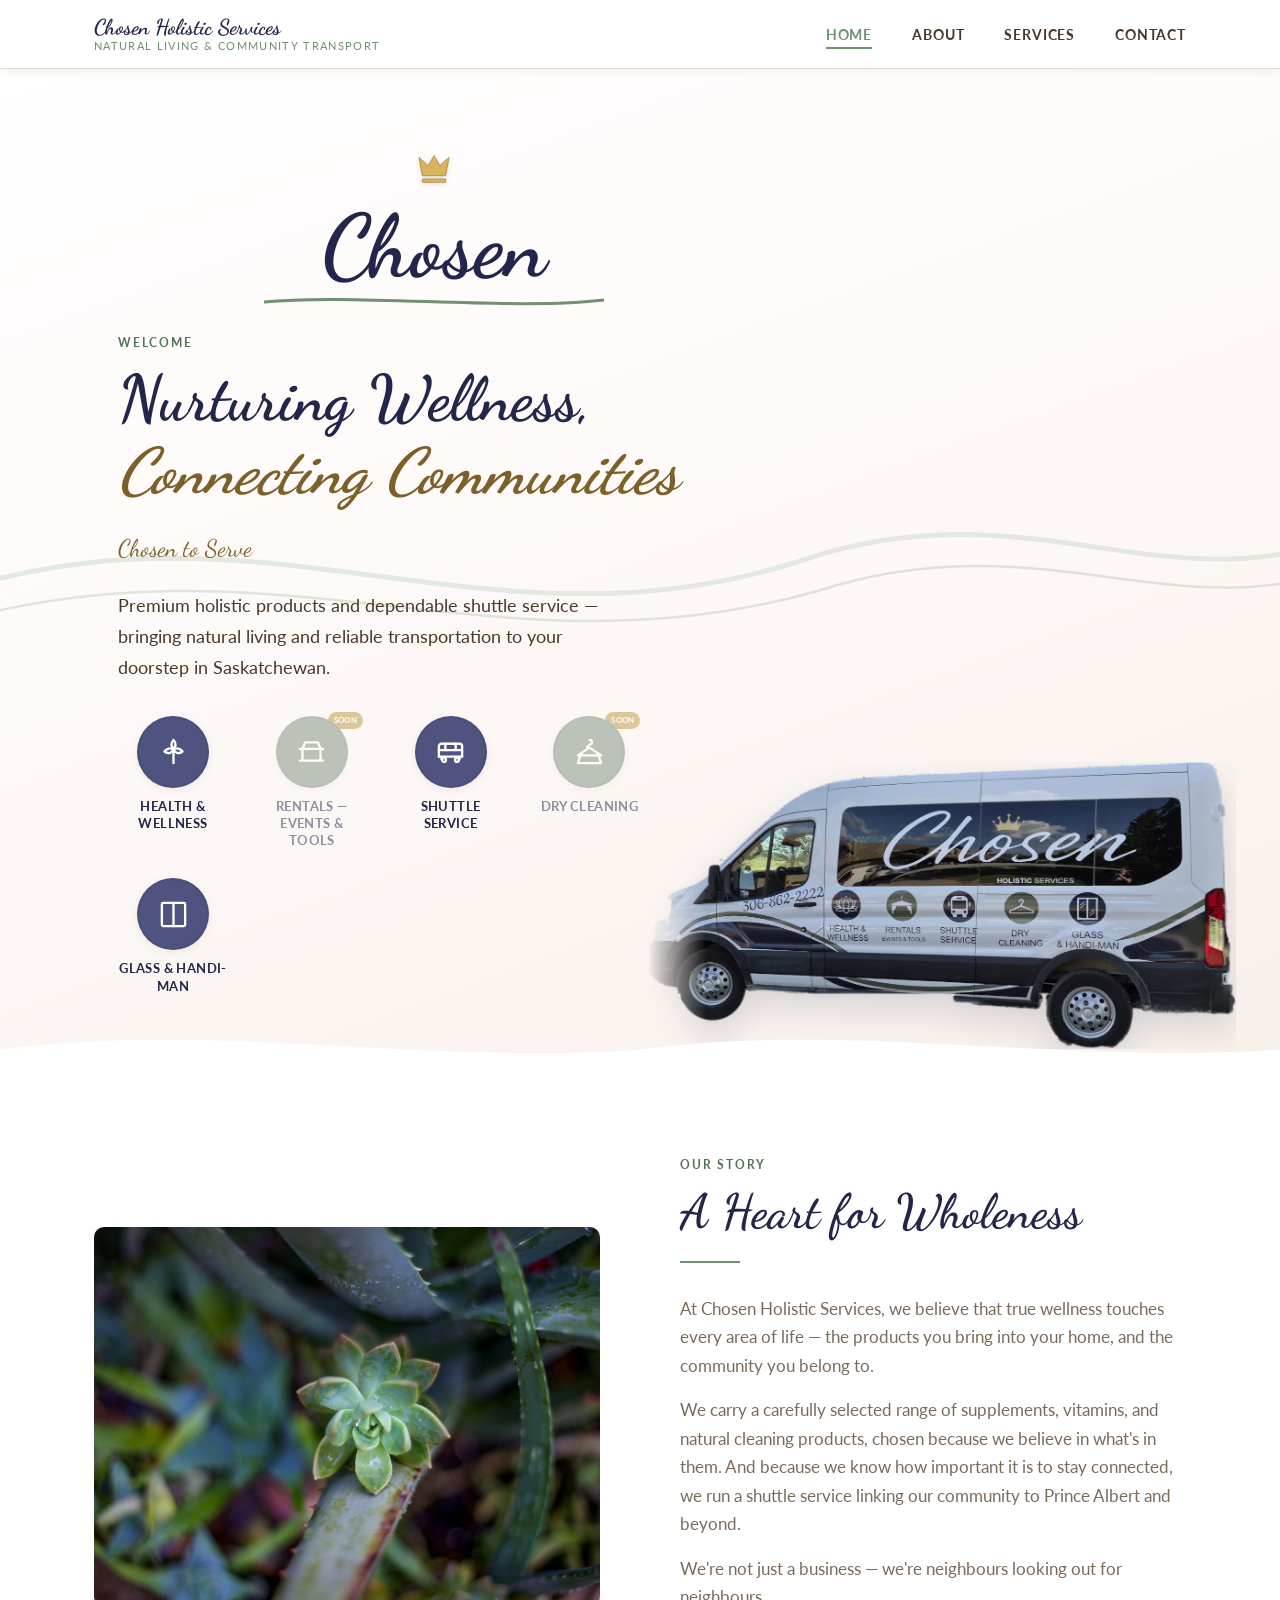
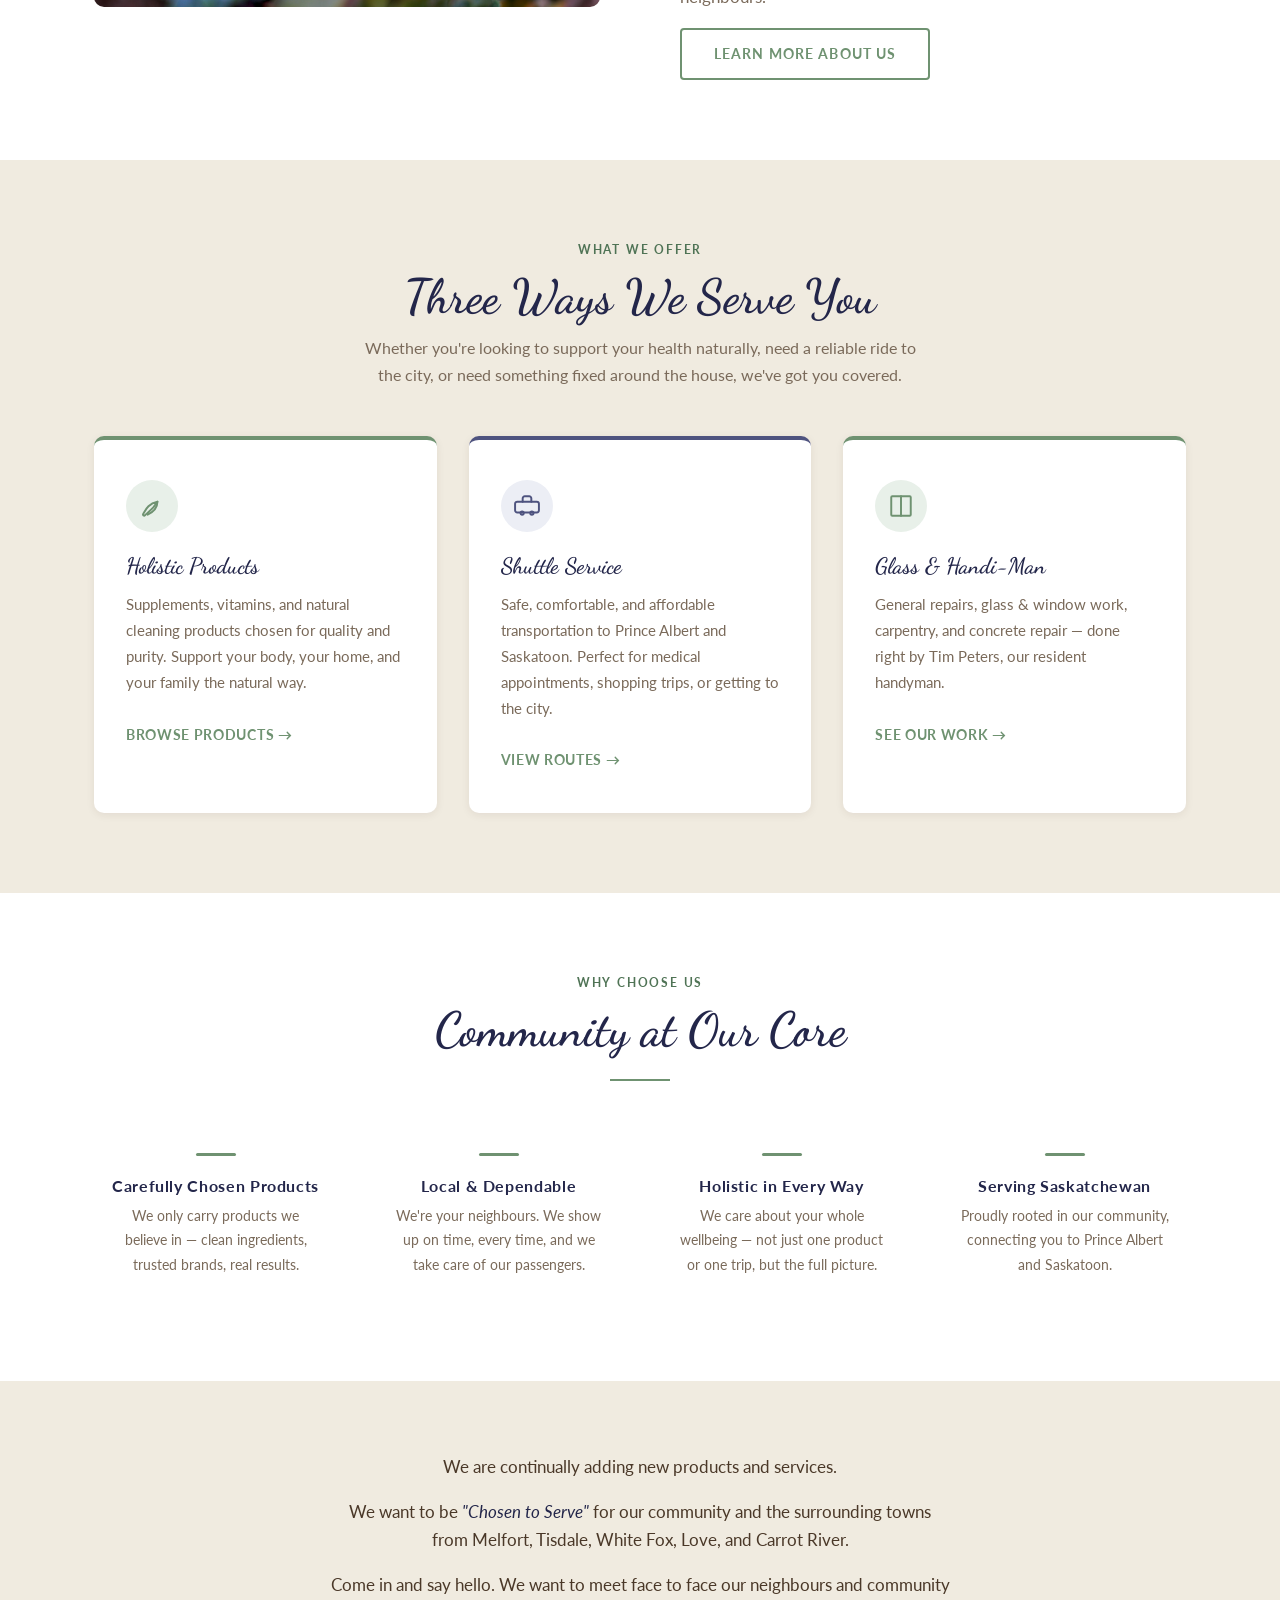
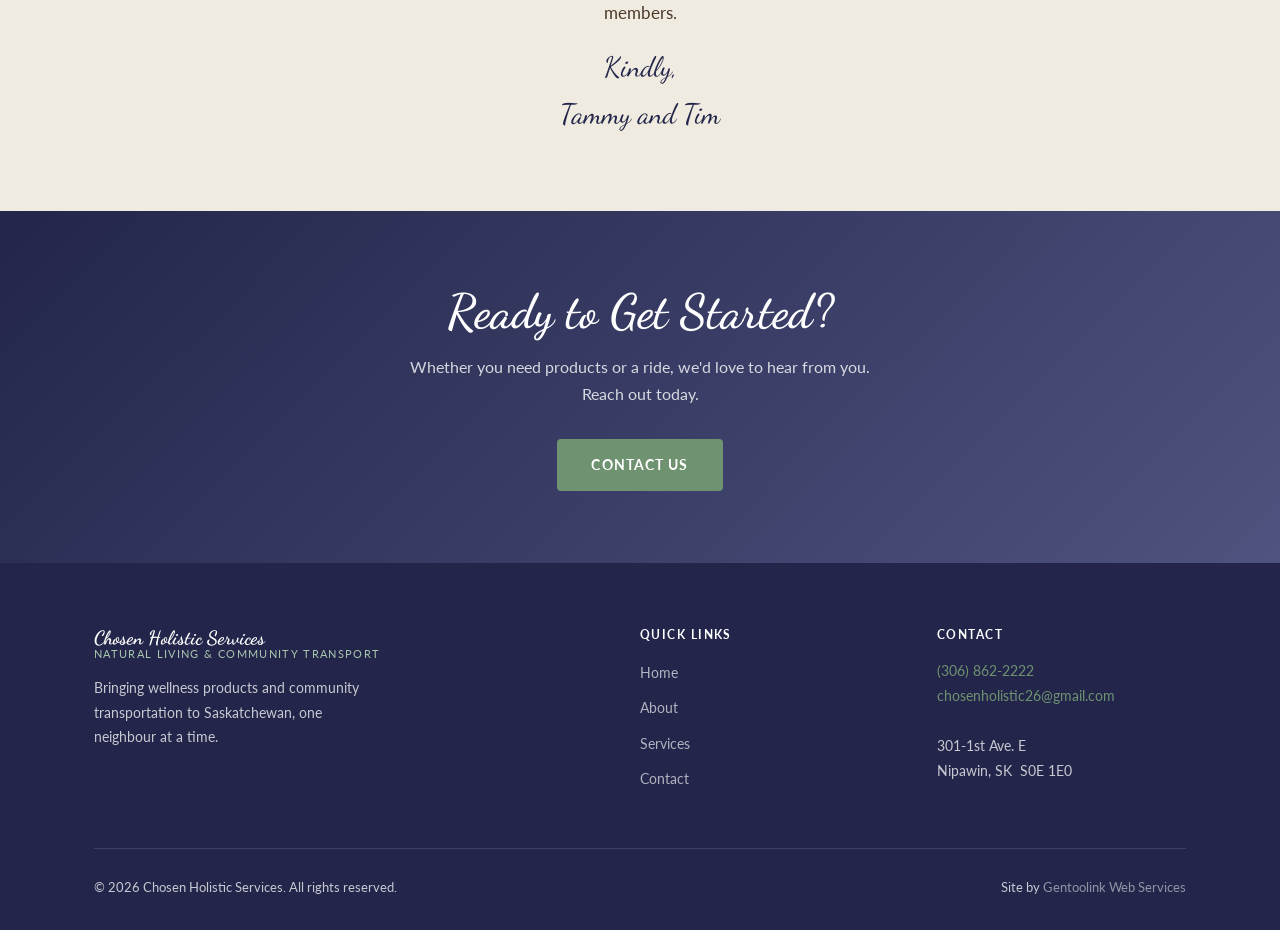
==== index.html @ 436e30b2 "Fill the empty photo slots and steady the hero van Drop real botanicals into the two placeholder slo" ====
<!DOCTYPE html>
<html lang="en">
<head>
  <meta charset="UTF-8">
  <meta name="viewport" content="width=device-width, initial-scale=1.0">
  <title>Chosen Holistic Services — Natural Products & Shuttle Service</title>
  <meta name="description" content="Chosen Holistic Services offers premium holistic products and reliable shuttle service from Nipawin, Melfort, Tisdale, White Fox, Love & Carrot River to Prince Albert and Saskatoon.">
  <link rel="stylesheet" href="css/style.css">
</head>
<body>

  <!-- ── Header ── -->
  <header class="site-header">
    <nav class="nav-inner">
      <a href="index.html" class="site-logo">
        <span class="logo-name">Chosen Holistic Services</span>
        <span class="logo-tagline">Natural Living &amp; Community Transport</span>
      </a>
      <div class="site-nav">
        <button class="nav-toggle" aria-label="Toggle menu" onclick="this.nextElementSibling.classList.toggle('open')">
          <span></span><span></span><span></span>
        </button>
        <ul>
          <li><a href="index.html" class="active">Home</a></li>
          <li><a href="about.html">About</a></li>
          <li><a href="services.html">Services</a></li>
          <li><a href="contact.html">Contact</a></li>
          <li class="nav-call">
            <a href="tel:13068622222">
              <svg viewBox="0 0 24 24" fill="none" stroke="currentColor" stroke-width="2" stroke-linecap="round" stroke-linejoin="round" aria-hidden="true"><path d="M22 16.92v3a2 2 0 0 1-2.18 2 19.79 19.79 0 0 1-8.63-3.07 19.5 19.5 0 0 1-6-6 19.79 19.79 0 0 1-3.07-8.67A2 2 0 0 1 4.11 2h3a2 2 0 0 1 2 1.72c.13.96.36 1.9.7 2.81a2 2 0 0 1-.45 2.11L8.09 9.91a16 16 0 0 0 6 6l1.27-1.27a2 2 0 0 1 2.11-.45c.9.34 1.85.57 2.81.7A2 2 0 0 1 22 16.92z"/></svg>
              Call (306) 862-2222
            </a>
          </li>
        </ul>
      </div>
    </nav>
  </header>

  <main>

    <!-- ── Hero ── -->
    <section class="hero hero-van">

      <!-- Olive swoosh accent, echoes the curved band on the van wrap -->
      <svg class="hero-swoosh" viewBox="0 0 1440 220" preserveAspectRatio="none" xmlns="http://www.w3.org/2000/svg" aria-hidden="true">
        <path d="M-50,140 C300,40 550,210 900,110 C1150,35 1300,150 1500,90"
          fill="none" stroke="var(--sage-light)" stroke-width="5" stroke-linecap="round"/>
        <path d="M-50,170 C320,80 560,230 920,140 C1160,70 1320,175 1500,120"
          fill="none" stroke="var(--sage)" stroke-width="2.5" stroke-linecap="round" opacity="0.7"/>
      </svg>

      <!-- Van photo, faded into the navy background on the right (hidden on smaller screens).
           Decorative: alt="" because the wrap's own text duplicates the hero copy. -->
      <div class="hero-van-photo-wrap" aria-hidden="true">
        <picture>
          <source type="image/webp" srcset="images/van.webp">
          <img class="hero-van-photo" src="images/van.png" alt="" width="1282" height="625" loading="eager">
        </picture>
      </div>

      <div class="hero-content">

        <!-- Crown + script wordmark lockup, echoes the van's "Chosen" logo -->
        <div class="hero-wordmark-lockup">
          <svg class="hero-crown" viewBox="0 0 24 24" xmlns="http://www.w3.org/2000/svg" aria-hidden="true">
            <path d="M5 16L3 5l5.5 5L12 4l3.5 6L21 5l-2 11H5zm0 2h14v2H5v-2z" fill="#d9b45c" stroke="#a67c27" stroke-width="0.4"/>
          </svg>
          <span class="hero-wordmark">Chosen</span>
          <svg class="hero-wordmark-underline" viewBox="0 0 340 14" preserveAspectRatio="none" xmlns="http://www.w3.org/2000/svg" aria-hidden="true">
            <path d="M0,7 C90,-2 250,16 340,5" fill="none" stroke="var(--sage)" stroke-width="3" stroke-linecap="round"/>
          </svg>
        </div>

        <span class="section-label">Welcome</span>
        <h1>Nurturing Wellness,<br><em>Connecting Communities</em></h1>
        <span class="hero-tagline">Chosen to Serve</span>
        <p>Premium holistic products and dependable shuttle service — bringing natural living and reliable transportation to your doorstep in Saskatchewan.</p>
        <!-- Circle icon submenu, echoes the van's service-icon row -->
        <div class="icon-submenu-grid">

          <a href="services.html#products" class="icon-submenu-item">
            <span class="icon-circle bg-navy">
              <svg viewBox="0 0 24 24" fill="none" stroke="#fff" stroke-width="1.8" stroke-linecap="round" stroke-linejoin="round">
                <path d="M12 3c2 2.5 2 5 0 7-2-2-2-4.5 0-7z"/>
                <path d="M12 10c3-1 5.5 0 7 2-2.5 2-5.5 2-7-2z"/>
                <path d="M12 10c-3-1-5.5 0-7 2 2.5 2 5.5 2 7-2z"/>
                <path d="M12 10v11"/>
              </svg>
            </span>
            <span class="icon-label">Health &amp; Wellness</span>
          </a>

          <a href="#rentals" class="icon-submenu-item disabled" aria-disabled="true" title="Coming soon">
            <span class="coming-soon">Soon</span>
            <span class="icon-circle bg-sage">
              <svg viewBox="0 0 24 24" fill="none" stroke="#fff" stroke-width="1.8" stroke-linecap="round" stroke-linejoin="round">
                <path d="M3 10h18"/>
                <path d="M5 10v9"/>
                <path d="M19 10v9"/>
                <path d="M3 19h18"/>
                <path d="M5 10l2-5h10l2 5"/>
              </svg>
            </span>
            <span class="icon-label">Rentals — Events &amp; Tools</span>
          </a>

          <a href="services.html#shuttle" class="icon-submenu-item">
            <span class="icon-circle bg-navy">
              <svg viewBox="0 0 24 24" fill="none" stroke="#fff" stroke-width="1.8" stroke-linecap="round" stroke-linejoin="round">
                <path d="M3 16V8a2 2 0 012-2h14a2 2 0 012 2v8"/>
                <path d="M3 16h18"/>
                <path d="M3 11h18"/>
                <path d="M8 6v5"/>
                <path d="M16 6v5"/>
                <path d="M5 16v2"/>
                <path d="M19 16v2"/>
                <circle cx="7" cy="18.5" r="1.5"/>
                <circle cx="17" cy="18.5" r="1.5"/>
              </svg>
            </span>
            <span class="icon-label">Shuttle Service</span>
          </a>

          <a href="#dry-cleaning" class="icon-submenu-item disabled" aria-disabled="true" title="Coming soon">
            <span class="coming-soon">Soon</span>
            <span class="icon-circle bg-sage">
              <svg viewBox="0 0 24 24" fill="none" stroke="#fff" stroke-width="1.8" stroke-linecap="round" stroke-linejoin="round">
                <path d="M12 3a2 2 0 012 2c0 1-1 1.5-2 2s-2 1-2 2"/>
                <path d="M12 9l-9 6h18l-9-6z"/>
                <path d="M5 15l-2 6h18l-2-6"/>
              </svg>
            </span>
            <span class="icon-label">Dry Cleaning</span>
          </a>

          <a href="services.html#handyman" class="icon-submenu-item">
            <span class="icon-circle bg-navy">
              <svg viewBox="0 0 24 24" fill="none" stroke="#fff" stroke-width="1.8" stroke-linecap="round" stroke-linejoin="round">
                <rect x="3" y="3" width="18" height="18" rx="1"/>
                <path d="M12 3v18"/>
              </svg>
            </span>
            <span class="icon-label">Glass &amp; Handi-Man</span>
          </a>

        </div>
      </div>

      <!-- Animated wave transition into next section -->
      <div class="hero-wave" aria-hidden="true">
        <svg viewBox="0 0 2880 80" xmlns="http://www.w3.org/2000/svg">
          <path fill="rgba(255,255,255,0.38)"
            d="M0,62 C240,32 480,76 720,62 C960,32 1200,76 1440,62
               C1680,32 1920,76 2160,62 C2400,32 2640,76 2880,62
               L2880,80 L0,80 Z"/>
          <path fill="white"
            d="M0,50 C240,18 480,68 720,50 C960,18 1200,68 1440,50
               C1680,18 1920,68 2160,50 C2400,18 2640,68 2880,50
               L2880,80 L0,80 Z"/>
        </svg>
      </div>

    </section>

    <!-- ── Welcome ── -->
    <section class="welcome-section">
      <div class="container">
        <div class="welcome-grid">
          <div class="welcome-image">
            <img src="images/tamara-malaniy-6BOWIPXEHHE-unsplash.jpg"
                 alt="Close-up of a dew-covered succulent growing among aloe leaves"
                 width="1920" height="1280" loading="lazy">
          </div>
          <div class="welcome-text">
            <span class="section-label">Our Story</span>
            <h2>A Heart for Wholeness</h2>
            <div class="divider divider-left"></div>
            <p>At Chosen Holistic Services, we believe that true wellness touches every area of life — the products you bring into your home, and the community you belong to.</p>
            <p>We carry a carefully selected range of supplements, vitamins, and natural cleaning products, chosen because we believe in what's in them. And because we know how important it is to stay connected, we run a shuttle service linking our community to Prince Albert and beyond.</p>
            <p>We're not just a business — we're neighbours looking out for neighbours.</p>
            <a href="about.html" class="btn btn-outline">Learn More About Us</a>
          </div>
        </div>
      </div>
    </section>

    <!-- ── Offerings ── -->
    <section class="offerings-section">
      <div class="container">
        <span class="section-label" style="text-align:center; display:block;">What We Offer</span>
        <h2>Three Ways We Serve You</h2>
        <p>Whether you're looking to support your health naturally, need a reliable ride to the city, or need something fixed around the house, we've got you covered.</p>
        <div class="card-grid">

          <div class="card">
            <div class="card-icon">
              <!-- Leaf icon -->
              <svg viewBox="0 0 24 24" fill="none" stroke="#6f9271" stroke-width="1.8" stroke-linecap="round" stroke-linejoin="round">
                <path d="M17 8C8 10 5.9 16.17 3.82 19.41a1 1 0 001.67 1.1C7.72 18.07 12.27 16 17 8z"/>
                <path d="M17 8c0 5-3 9-9 12"/>
              </svg>
            </div>
            <h3>Holistic Products</h3>
            <p>Supplements, vitamins, and natural cleaning products chosen for quality and purity. Support your body, your home, and your family the natural way.</p>
            <a href="services.html#products">Browse Products &rarr;</a>
          </div>

          <div class="card card-warm">
            <div class="card-icon">
              <!-- Van / transport icon -->
              <svg viewBox="0 0 24 24" fill="none" stroke="#4E537F" stroke-width="1.8" stroke-linecap="round" stroke-linejoin="round">
                <rect x="1" y="8" width="22" height="10" rx="2" ry="2"/>
                <path d="M16 8V5a2 2 0 00-2-2h-4a2 2 0 00-2 2v3"/>
                <circle cx="7.5" cy="18.5" r="1.5"/>
                <circle cx="16.5" cy="18.5" r="1.5"/>
              </svg>
            </div>
            <h3>Shuttle Service</h3>
            <p>Safe, comfortable, and affordable transportation to Prince Albert and Saskatoon. Perfect for medical appointments, shopping trips, or getting to the city.</p>
            <a href="services.html#shuttle">View Routes &rarr;</a>
          </div>

          <div class="card">
            <div class="card-icon">
              <!-- Glass / window icon -->
              <svg viewBox="0 0 24 24" fill="none" stroke="#6f9271" stroke-width="1.8" stroke-linecap="round" stroke-linejoin="round">
                <rect x="3" y="3" width="18" height="18" rx="1"/>
                <path d="M12 3v18"/>
              </svg>
            </div>
            <h3>Glass &amp; Handi-Man</h3>
            <p>General repairs, glass &amp; window work, carpentry, and concrete repair — done right by Tim Peters, our resident handyman.</p>
            <a href="services.html#handyman">See Our Work &rarr;</a>
          </div>

        </div>
      </div>
    </section>

    <!-- ── Why Us ── -->
    <section class="why-section">
      <div class="container">
        <span class="section-label" style="text-align:center; display:block;">Why Choose Us</span>
        <h2>Community at Our Core</h2>
        <div class="divider"></div>
        <div class="pillars-grid">
          <div class="pillar">
            <div class="pillar-line"></div>
            <h4>Carefully Chosen Products</h4>
            <p>We only carry products we believe in — clean ingredients, trusted brands, real results.</p>
          </div>
          <div class="pillar">
            <div class="pillar-line"></div>
            <h4>Local &amp; Dependable</h4>
            <p>We're your neighbours. We show up on time, every time, and we take care of our passengers.</p>
          </div>
          <div class="pillar">
            <div class="pillar-line"></div>
            <h4>Holistic in Every Way</h4>
            <p>We care about your whole wellbeing — not just one product or one trip, but the full picture.</p>
          </div>
          <div class="pillar">
            <div class="pillar-line"></div>
            <h4>Serving Saskatchewan</h4>
            <p>Proudly rooted in our community, connecting you to Prince Albert and Saskatoon.</p>
          </div>
        </div>
      </div>
    </section>

    <!-- ── Owner Note ── -->
    <section class="owner-note">
      <div class="container">
        <div class="owner-note-box">
          <p>We are continually adding new products and services.</p>
          <p>We want to be <em>"Chosen to Serve"</em> for our community and the surrounding towns from Melfort, Tisdale, White Fox, Love, and Carrot River.</p>
          <p>Come in and say hello. We want to meet face to face our neighbours and community members.</p>
          <span class="owner-note-signature">Kindly,<br>Tammy and Tim</span>
        </div>
      </div>
    </section>

    <!-- ── CTA ── -->
    <section class="cta-strip">
      <div class="container">
        <h2>Ready to Get Started?</h2>
        <p>Whether you need products or a ride, we'd love to hear from you. Reach out today.</p>
        <a href="contact.html" class="btn btn-warm">Contact Us</a>
      </div>
    </section>

  </main>

  <!-- ── Footer ── -->
  <footer class="site-footer">
    <div class="container">
      <div class="footer-inner">
        <div class="footer-brand">
          <div class="site-logo">
            <span class="logo-name">Chosen Holistic Services</span>
            <span class="logo-tagline">Natural Living &amp; Community Transport</span>
          </div>
          <p>Bringing wellness products and community transportation to Saskatchewan, one neighbour at a time.</p>
        </div>
        <div class="footer-col">
          <h4>Quick Links</h4>
          <ul>
            <li><a href="index.html">Home</a></li>
            <li><a href="about.html">About</a></li>
            <li><a href="services.html">Services</a></li>
            <li><a href="contact.html">Contact</a></li>
          </ul>
        </div>
        <div class="footer-col">
          <h4>Contact</h4>
          <address>
            <a href="tel:13068622222">(306) 862-2222</a><br>
            <a href="mailto:chosenholistic26@gmail.com">chosenholistic26@gmail.com</a><br>
            <br>
            301-1st Ave. E<br>
            Nipawin, SK &nbsp;S0E 1E0
          </address>
        </div>
      </div>
      <div class="footer-bottom">
        <span>&copy; 2026 Chosen Holistic Services. All rights reserved.</span>
        <span>Site by <a href="https://gentoolinkwebservices.com" target="_blank">Gentoolink Web Services</a></span>
      </div>
    </div>
  </footer>

</body>
</html>
---- css/style.css ----
/* ============================================================
   Chosen Holistic Services — Main Stylesheet
   Inspired by: the Chosen van wrap — navy, sage green, gold crown accents
   ============================================================ */

@import url('https://fonts.googleapis.com/css2?family=Dancing+Script:wght@400;600;700&family=Lato:wght@300;400;700&display=swap');

/* ── Variables ──────────────────────────────────────────── */
:root {
  --cream:        #faf7f2;
  --cream-mid:    #f0ebe0;
  --cream-dark:   #e5dcd0;
  --sage:         #6f9271;
  --sage-light:   #a8c5ae;
  --sage-pale:    #e8f0e9;
  --sage-dark:    #4f7355;
  --gold:         #b8973f;  /* fills only: crown, "Soon" badge. Fails AA as text on cream. */
  --gold-deep:    #7d6029;  /* gold used as TEXT on light grounds — 4.9:1 on --cream-mid */
  --gold-light:   #e0c07a;  /* gold text on navy only (footer, CTA strip) */
  --navy-dark:    #23264a;
  --navy-mid:     #4E537F;
  --navy-light:   #7A80AE;
  --text-body:    #4a3828;
  --text-muted:   #7a6a5a;
  --white:        #ffffff;
  --shadow-sm:    0 2px 8px rgba(61,43,31,0.08);
  --shadow-md:    0 6px 24px rgba(61,43,31,0.12);
  --radius:       4px;
  --radius-lg:    10px;
  --max-width:    1140px;
  --font-script:  'Dancing Script', cursive;
  --font-sans:    'Lato', 'Helvetica Neue', Arial, sans-serif;
}

/* ── Reset & Base ───────────────────────────────────────── */
*, *::before, *::after { box-sizing: border-box; margin: 0; padding: 0; }

html { font-size: 16px; scroll-behavior: smooth; }

body {
  font-family: var(--font-sans);
  font-weight: 400;
  color: var(--text-body);
  background-color: var(--cream);
  line-height: 1.7;
}

img { max-width: 100%; height: auto; display: block; }

a { color: var(--sage); text-decoration: none; transition: color 0.2s; }
a:hover { color: var(--sage-dark); }

ul { list-style: none; }

/* ── Typography ─────────────────────────────────────────── */
h1, h2, h3, h4 {
  color: var(--navy-dark);
  line-height: 1.25;
}

h1 {
  font-family: var(--font-script);
  font-size: clamp(2.6rem, 6vw, 4rem);
  font-weight: 700;
  line-height: 1.15;
}

h2 {
  font-family: var(--font-script);
  font-size: clamp(2rem, 4vw, 3rem);
  font-weight: 600;
  line-height: 1.2;
}

h3 {
  font-family: var(--font-script);
  font-size: clamp(1.2rem, 2.5vw, 1.55rem);
  font-weight: 600;
}

h4 {
  font-family: var(--font-sans);
  font-size: 1rem;
  font-weight: 700;
  letter-spacing: 0.04em;
}

p { margin-bottom: 1rem; }
p:last-child { margin-bottom: 0; }

em { font-style: italic; color: var(--gold); }

.section-label {
  font-family: var(--font-sans);
  font-size: 0.75rem;
  font-weight: 700;
  letter-spacing: 0.15em;
  text-transform: uppercase;
  color: var(--sage-dark);  /* not --sage: it fails AA (3.3:1) on the light grounds these sit on */
  display: block;
  margin-bottom: 0.5rem;
}

/* ── Layout ─────────────────────────────────────────────── */
.container {
  max-width: var(--max-width);
  margin: 0 auto;
  padding: 0 1.5rem;
}

section { padding: 5rem 0; }

.text-center { text-align: center; }

.divider {
  width: 60px;
  height: 2px;
  background: var(--sage);
  margin: 1.25rem auto 2rem;
}

.divider-left {
  margin-left: 0;
  margin-right: auto;
}

/* ── Buttons ────────────────────────────────────────────── */
.btn {
  display: inline-block;
  padding: 0.75rem 2rem;
  font-family: var(--font-sans);
  font-size: 0.875rem;
  font-weight: 700;
  letter-spacing: 0.08em;
  text-transform: uppercase;
  border-radius: var(--radius);
  transition: all 0.25s ease;
  cursor: pointer;
  border: 2px solid transparent;
}

.btn-primary {
  background: var(--sage);
  color: var(--white);
  border-color: var(--sage);
}
.btn-primary:hover {
  background: var(--navy-dark);
  border-color: var(--navy-dark);
  color: var(--white);
}

.btn-outline {
  background: transparent;
  color: var(--sage);
  border-color: var(--sage);
}
.btn-outline:hover {
  background: var(--sage);
  color: var(--white);
}

.btn-warm {
  background: var(--sage);
  color: var(--white);
  border-color: var(--sage);
}
.btn-warm:hover {
  background: var(--navy-dark);
  border-color: var(--navy-dark);
  color: var(--white);
}

/* ── Header & Navigation ────────────────────────────────── */
.site-header {
  position: sticky;
  top: 0;
  z-index: 100;
  background: var(--white);
  border-bottom: 1px solid var(--cream-dark);
  box-shadow: var(--shadow-sm);
}

.nav-inner {
  display: flex;
  align-items: center;
  justify-content: space-between;
  padding: 1rem 1.5rem;
  max-width: var(--max-width);
  margin: 0 auto;
}

.site-logo {
  display: flex;
  flex-direction: column;
  line-height: 1.1;
}

.logo-name {
  font-family: var(--font-script);
  font-size: 1.35rem;
  font-weight: 700;
  color: var(--navy-dark);
}

.logo-tagline {
  font-size: 0.7rem;
  letter-spacing: 0.12em;
  text-transform: uppercase;
  color: var(--sage);
  font-weight: 400;
}

.site-nav ul {
  display: flex;
  gap: 2.5rem;
  align-items: center;
}

.site-nav a {
  font-family: var(--font-sans);
  font-size: 0.875rem;
  font-weight: 700;
  letter-spacing: 0.06em;
  text-transform: uppercase;
  color: var(--text-body);
  padding-bottom: 0.2rem;
  border-bottom: 2px solid transparent;
  transition: all 0.2s;
}

.site-nav a:hover,
.site-nav a.active {
  color: var(--sage);
  border-bottom-color: var(--sage);
}

/* Hamburger (mobile) */
.nav-toggle {
  display: none;
  flex-direction: column;
  gap: 5px;
  cursor: pointer;
  padding: 4px;
}

/* Call button lives in the nav list but only appears in the mobile menu */
.nav-call { display: none; }
.nav-toggle span {
  display: block;
  width: 24px;
  height: 2px;
  background: var(--navy-dark);
  transition: all 0.3s;
}

/* ── Page Hero Banner (interior pages) ──────────────────────
   Matches the light .hero-van ground so all four page tops read the same. */
.page-hero {
  background: linear-gradient(160deg, #ffffff 0%, #fdf7f5 60%, #f7efe9 100%);
  padding: 5rem 1.5rem;
  text-align: center;
  border-bottom: 1px solid var(--cream-dark);
}

.page-hero h1 { color: var(--navy-dark); margin-bottom: 0.75rem; }
.page-hero p  { color: var(--text-body); font-size: 1.1rem; max-width: 560px; margin: 0 auto; }

/* ── Home Hero ──────────────────────────────────────────── */
.hero {
  position: relative;
  min-height: 88vh;
  display: flex;
  align-items: center;
  overflow: hidden;
  background:
    linear-gradient(to bottom right,
      rgba(111,146,113,0.82) 0%,
      rgba(168,197,174,0.60) 50%,
      rgba(35,38,74,0.75) 100%),
    url('../images/hero-bg.jpg') center/cover no-repeat;
  background-color: var(--sage);
}

.hero-content {
  position: relative;
  z-index: 2;
  max-width: 680px;
  padding: 0 1.5rem;
  margin-left: max(1.5rem, calc((100vw - var(--max-width)) / 2 + 1.5rem));
}


.hero-content h1 {
  color: var(--navy-dark);
  margin-bottom: 1.25rem;
  font-size: clamp(2.4rem, 6vw, 4rem);
}

.hero-content h1 em { color: var(--gold-deep); }

.hero-tagline {
  display: block;
  font-family: var(--font-script);
  font-size: 1.5rem;
  color: var(--gold-deep);
  margin-bottom: 1.25rem;
}

.hero-content p {
  color: var(--text-body);
  font-size: 1.15rem;
  max-width: 520px;
  margin-bottom: 2rem;
}

.hero-buttons { display: flex; gap: 1rem; flex-wrap: wrap; }

/* ── Home Hero — van-wrap treatment ─────────────────────────
   Light "clean look" ground (client reference: willowcottagequiltco.com).
   Navy survives as an accent — icon circles, buttons, CTA strip, footer —
   rather than as a slab behind the headline. */
.hero-van {
  background: linear-gradient(160deg, #ffffff 0%, #fdf7f5 60%, #f7efe9 100%);
  background-color: var(--white);
}

.hero-swoosh {
  position: absolute;
  left: 0;
  right: 0;
  top: 38%;
  width: 100%;
  height: 220px;
  pointer-events: none;
  z-index: 1;
  opacity: 0.30;   /* sage strokes read much harder on white than on navy */
}

.hero-wordmark-lockup {
  display: flex;
  flex-direction: column;
  align-items: center;
  margin-bottom: 1.5rem;
}

.hero-crown {
  display: block;
  width: 40px;
  height: auto;
  margin: 0 0 0.85rem;
  filter: drop-shadow(0 1px 2px rgba(35,38,74,0.18));
}

.hero-wordmark {
  font-family: var(--font-script);
  font-weight: 700;
  font-size: clamp(3rem, 9vw, 5.5rem);
  line-height: 1;
  color: var(--navy-dark);
  margin: 0;
}

.hero-wordmark-underline {
  width: 100%;
  max-width: 340px;
  height: 14px;
  margin-top: 0.3rem;
}

/* Van photo (background-removed cutout of the real wrapped van), shown as a real
   photograph rather than the ghost it had to be on navy. The van is mostly white,
   so on a light ground it can't be faded — at low opacity it dissolves into a
   floating navy skirt. Full opacity + a soft shadow instead. Its own white
   "Chosen" script now reads as vehicle signage rather than a second page logo,
   so it no longer fights .hero-wordmark-lockup. Wheels tuck behind .hero-wave. */
.hero-van-photo-wrap {
  position: absolute;
  /* Anchored to a 1400px band, not the viewport edge. A % or fixed offset here
     would keep chasing the right edge while .hero-content stays centred, so the
     van drifts away from the copy on wide screens. Below ~1488px this resolves
     to the 44px that was tuned on a laptop. */
  right: max(44px, calc((100vw - 1400px) / 2));
  bottom: 26px;                     /* sinks the wheels into the wave crest */
  width: clamp(420px, 46vw, 700px);
  z-index: 1;
  line-height: 0;
  pointer-events: none;
}

.hero-van-photo {
  display: block;
  width: 100%;
  height: auto;
  filter: saturate(0.9) drop-shadow(0 14px 18px rgba(35,38,74,0.16));
  /* Only the outer 10% of the nose softens. The van faces left, into the copy,
     so this fade runs to the left — do not flip it without flipping the photo. */
  -webkit-mask-image: linear-gradient(to left, #000 90%, transparent 100%);
  mask-image: linear-gradient(to left, #000 90%, transparent 100%);
}

/* Tablet / small laptop: van still sits beside the copy, but at 46vw it would
   land on top of it. Shrink the van and cap the text column so they clear. */
@media (min-width: 768px) and (max-width: 1150px) {
  .hero-van-photo-wrap {
    width: clamp(300px, 38vw, 430px);
    right: 1.5rem;
    bottom: 20px;
  }
  .hero-content { max-width: 58%; }
}

/* Phones: no room for a two-column hero, and the van is a wide landscape shot. */
@media (max-width: 767px) {
  .hero-van-photo-wrap { display: none; }
}

/* Circle icon submenu — replaces the hero CTA buttons, echoes the van's icon row */
.icon-submenu-grid {
  display: flex;
  flex-wrap: wrap;
  gap: 1.8rem 1.8rem;
  margin-top: 0.5rem;
}

.icon-submenu-item {
  display: flex;
  flex-direction: column;
  align-items: center;
  text-align: center;
  text-decoration: none;
  width: 110px;
  position: relative;
}

.icon-circle {
  width: 72px;
  height: 72px;
  border-radius: 50%;
  display: flex;
  align-items: center;
  justify-content: center;
  margin-bottom: 0.65rem;
  transition: transform 0.2s ease, box-shadow 0.2s ease;
  box-shadow: var(--shadow-sm);
  border: 2px solid rgba(35,38,74,0.10);
}

.icon-submenu-item:not(.disabled):hover .icon-circle {
  transform: translateY(-4px);
  box-shadow: var(--shadow-md);
}

.icon-circle.bg-navy { background: var(--navy-mid); }
.icon-circle.bg-sage { background: var(--sage); }

.icon-circle svg { width: 31px; height: 31px; }

.icon-label {
  font-family: var(--font-sans);
  font-size: 0.82rem;
  font-weight: 700;
  letter-spacing: 0.03em;
  text-transform: uppercase;
  color: var(--navy-dark);
  line-height: 1.3;
}

.icon-submenu-item.disabled {
  cursor: default;
  opacity: 0.5;
}

.icon-submenu-item.disabled .icon-circle {
  filter: grayscale(40%);
}

.coming-soon {
  position: absolute;
  top: -4px;
  right: 4px;
  background: var(--gold);
  color: #fff;
  font-size: 0.5rem;
  font-weight: 700;
  letter-spacing: 0.03em;
  text-transform: uppercase;
  padding: 2px 6px;
  border-radius: 999px;
  white-space: nowrap;
}

/* ── Welcome Section ────────────────────────────────────── */
.welcome-section {
  background: var(--white);
  padding: 5rem 0;
}

.welcome-grid {
  display: grid;
  grid-template-columns: 1fr 1fr;
  gap: 5rem;
  align-items: center;
}

.welcome-image {
  background: var(--cream-mid);
  border-radius: var(--radius-lg);
  aspect-ratio: 4/3;
  display: flex;
  align-items: center;
  justify-content: center;
  overflow: hidden;
  position: relative;
}

.welcome-image img {
  width: 100%;
  height: 100%;
  object-fit: cover;
  display: block;
}

.welcome-image .placeholder-art {
  width: 100%;
  height: 100%;
  background: linear-gradient(135deg, var(--sage-pale) 0%, var(--cream-dark) 50%, var(--navy-light) 100%);
  display: flex;
  align-items: center;
  justify-content: center;
}

.welcome-image .placeholder-art span {
  font-family: var(--font-sans);
  font-size: 0.9rem;
  color: var(--text-muted);
  text-align: center;
  padding: 1rem;
  font-style: italic;
}

.welcome-text h2 { margin-bottom: 0.5rem; }
.welcome-text p { color: var(--text-muted); font-size: 1.05rem; }

/* ── Offerings Cards ────────────────────────────────────── */
.offerings-section {
  background: var(--cream-mid);
}

.offerings-section h2,
.offerings-section > .container > p {
  text-align: center;
}

.offerings-section > .container > p {
  color: var(--text-muted);
  max-width: 560px;
  margin: 0.5rem auto 0;
}

.card-grid {
  display: grid;
  grid-template-columns: repeat(auto-fit, minmax(300px, 1fr));
  gap: 2rem;
  margin-top: 3rem;
}

.card {
  background: var(--white);
  border-radius: var(--radius-lg);
  padding: 2.5rem 2rem;
  box-shadow: var(--shadow-sm);
  transition: transform 0.25s ease, box-shadow 0.25s ease;
  border-top: 4px solid var(--sage);
}

.card:hover {
  transform: translateY(-4px);
  box-shadow: var(--shadow-md);
}

.card.card-warm { border-top-color: var(--navy-mid); }

.card-icon {
  width: 52px;
  height: 52px;
  border-radius: 50%;
  background: var(--sage-pale);
  margin-bottom: 1.25rem;
  display: flex;
  align-items: center;
  justify-content: center;
}

.card.card-warm .card-icon { background: #eceef5; }

.card-icon svg { width: 26px; height: 26px; }

.card h3 { margin-bottom: 0.75rem; font-size: 1.4rem; }

.card p { color: var(--text-muted); margin-bottom: 1.5rem; font-size: 0.95rem; }

.card a { font-size: 0.85rem; font-weight: 700; letter-spacing: 0.05em; text-transform: uppercase; }
.card a:hover { color: var(--sage-dark); }

/* ── Why Us Section ─────────────────────────────────────── */
.why-section { background: var(--white); }
.why-section h2 { text-align: center; }

.pillars-grid {
  display: grid;
  grid-template-columns: repeat(auto-fit, minmax(200px, 1fr));
  gap: 2.5rem;
  margin-top: 3rem;
}

.pillar {
  text-align: center;
  padding: 1.5rem 1rem;
}

.pillar-line {
  width: 40px;
  height: 3px;
  background: var(--sage);
  margin: 0 auto 1.25rem;
  border-radius: 2px;
}

.pillar h4 { margin-bottom: 0.5rem; }
.pillar p  { font-size: 0.9rem; color: var(--text-muted); }

/* ── CTA Strip ──────────────────────────────────────────── */
.cta-strip {
  background: linear-gradient(135deg, var(--navy-dark) 0%, var(--navy-mid) 100%);
  padding: 4.5rem 0;
  text-align: center;
}

.cta-strip h2  { color: var(--white); margin-bottom: 0.75rem; }
.cta-strip p   { color: rgba(255,255,255,0.8); max-width: 480px; margin: 0 auto 2rem; }

.owner-note { background: var(--cream-mid); padding: 4.5rem 0; }

.owner-note-box {
  max-width: 620px;
  margin: 0 auto;
  text-align: center;
}

.owner-note-box p { color: var(--text-body); font-size: 1.05rem; }
.owner-note-box p em { color: var(--navy-dark); font-style: italic; }

.owner-note-signature {
  display: block;
  font-family: var(--font-script);
  font-size: 1.75rem;
  color: var(--navy-dark);
  margin-top: 1rem;
}

/* ── About Page ─────────────────────────────────────────── */
.about-story { background: var(--white); }

.about-grid {
  display: grid;
  grid-template-columns: 1fr 1fr;
  gap: 5rem;
  align-items: start;
}

.about-image {
  background: var(--cream-mid);
  border-radius: var(--radius-lg);
  aspect-ratio: 3/4;
  overflow: hidden;
}

.about-image img {
  width: 100%;
  height: 100%;
  object-fit: cover;
  display: block;
}

.about-text h2 { margin-bottom: 0.5rem; }
.about-text p  { color: var(--text-muted); font-size: 1.02rem; }

.about-values { background: var(--cream-mid); }
.about-values h2 { text-align: center; }

.values-grid {
  display: grid;
  grid-template-columns: repeat(auto-fit, minmax(220px, 1fr));
  gap: 2rem;
  margin-top: 3rem;
}

.value-card {
  background: var(--white);
  border-radius: var(--radius-lg);
  padding: 2rem 1.5rem;
  box-shadow: var(--shadow-sm);
}

.value-card h4 {
  color: var(--sage);
  font-family: var(--font-sans);
  margin-bottom: 0.5rem;
  font-size: 1.2rem;
}

.value-card p { font-size: 0.92rem; color: var(--text-muted); }

/* ── Services Page ──────────────────────────────────────── */
.services-intro { background: var(--white); padding: 4rem 0 2rem; }
.services-intro .container { text-align: center; }
.services-intro p { max-width: 580px; margin: 0 auto; color: var(--text-muted); }

.products-section { background: var(--cream-mid); }
.products-section h2 { margin-bottom: 0.25rem; }
.products-section > .container > p { color: var(--text-muted); margin-bottom: 3rem; }

.product-grid {
  display: grid;
  grid-template-columns: repeat(auto-fit, minmax(260px, 1fr));
  gap: 1.75rem;
}

.product-card {
  background: var(--white);
  border-radius: var(--radius-lg);
  padding: 2rem 1.75rem;
  box-shadow: var(--shadow-sm);
  border-left: 4px solid var(--sage);
  transition: transform 0.2s, box-shadow 0.2s;
}

.product-card:hover {
  transform: translateY(-3px);
  box-shadow: var(--shadow-md);
}

.product-card h3 { font-size: 1.25rem; margin-bottom: 0.5rem; }
.product-card p  { font-size: 0.9rem; color: var(--text-muted); }

.shuttle-section { background: var(--white); }

/* Vehicle showcase panel — the transparent van cutout on a soft sage panel */
.shuttle-vehicle {
  margin: 0 0 3.5rem;
  padding: 2rem 2rem 1.25rem;
  background: linear-gradient(160deg, var(--sage-pale) 0%, var(--cream) 100%);
  border: 1px solid var(--sage-light);
  border-radius: var(--radius-lg);
  text-align: center;
}
.shuttle-vehicle img {
  display: block;
  width: 100%;
  max-width: 680px;
  height: auto;
  margin: 0 auto;
  filter: drop-shadow(0 14px 18px rgba(35,38,74,0.16));
}
.shuttle-vehicle figcaption {
  margin-top: 1rem;
  font-size: 0.85rem;
  font-style: italic;
  color: var(--text-muted);
}

.shuttle-layout {
  display: grid;
  grid-template-columns: 1fr 1fr;
  gap: 4rem;
  align-items: start;
}

.shuttle-info h2 { margin-bottom: 0.5rem; }
.shuttle-info p  { color: var(--text-muted); margin-bottom: 1.5rem; }

.route-list { margin: 1.5rem 0 2rem; }

.route-item {
  display: flex;
  align-items: flex-start;
  gap: 0.75rem;
  padding: 1rem 0;
  border-bottom: 1px solid var(--cream-dark);
}

.route-item:first-child { border-top: 1px solid var(--cream-dark); }

.route-dot {
  width: 10px;
  height: 10px;
  border-radius: 50%;
  background: var(--sage);
  margin-top: 0.4rem;
  flex-shrink: 0;
}

.route-item strong { display: block; color: var(--navy-dark); font-size: 0.95rem; margin-bottom: 0.2rem; }
.route-item span   { font-size: 0.875rem; color: var(--text-muted); }

.shuttle-highlight {
  background: var(--sage-pale);
  border-radius: var(--radius-lg);
  padding: 2.5rem 2rem;
  border: 1px solid var(--sage-light);
}

.shuttle-highlight h3 { color: var(--sage); margin-bottom: 1rem; }
.shuttle-highlight p  { font-size: 0.95rem; color: var(--text-muted); }
.shuttle-highlight ul { margin: 1rem 0; }
.shuttle-highlight li {
  font-size: 0.9rem;
  color: var(--text-body);
  padding: 0.35rem 0;
  padding-left: 1.25rem;
  position: relative;
}
.shuttle-highlight li::before {
  content: '';
  position: absolute;
  left: 0;
  top: 0.75rem;
  width: 6px;
  height: 6px;
  border-radius: 50%;
  background: var(--sage);
}

/* ── Glass & Handi-Man ──────────────────────────────────── */
.handyman-section { background: var(--white); }

.handyman-layout {
  display: grid;
  grid-template-columns: 1fr 1fr;
  gap: 4rem;
  align-items: start;
}

.handyman-info h2 { margin-bottom: 0.5rem; }
.handyman-info p  { color: var(--text-muted); margin-bottom: 1.5rem; }

/* Service cards pulled out of the two-column layout to span the full width.
   Tighter min than the base .product-grid so all four fit on one row on
   desktop (they're short cards), still wrapping on tablet/mobile. */
.handyman-services {
  margin-top: 3rem;
  grid-template-columns: repeat(auto-fit, minmax(220px, 1fr));
}
.handyman-cta { margin: 2rem 0 3.5rem; }

.handyman-highlight {
  background: var(--cream-mid);
  border-radius: var(--radius-lg);
  padding: 2.5rem 2rem;
  border-top: 4px solid var(--navy-mid);
}

.handyman-highlight h3 { color: var(--navy-dark); margin-bottom: 0; }
.handyman-highlight p  { font-size: 0.95rem; color: var(--text-muted); }

.handyman-highlight-header {
  display: flex;
  align-items: center;
  gap: 1rem;
  margin-bottom: 1.25rem;
}

.handyman-highlight-header img {
  width: 104px;
  height: 104px;
  border-radius: 50%;
  object-fit: cover;
  object-position: center;
  box-shadow: var(--shadow-sm);
  border: 2px solid var(--white);
}

.handyman-gallery {
  display: grid;
  grid-template-columns: repeat(auto-fit, minmax(240px, 1fr));
  gap: 1.5rem;
  margin-top: 3.5rem;
}

.gallery-item {
  border-radius: var(--radius-lg);
  overflow: hidden;
  box-shadow: var(--shadow-sm);
  background: var(--cream-mid);
  transition: transform 0.25s ease, box-shadow 0.25s ease;
}

.gallery-item:hover {
  transform: translateY(-4px);
  box-shadow: var(--shadow-md);
}

.gallery-item img {
  width: 100%;
  aspect-ratio: 4/3;
  object-fit: cover;
  display: block;
}

.gallery-item span {
  display: block;
  padding: 0.85rem 1rem;
  font-size: 0.85rem;
  font-weight: 700;
  letter-spacing: 0.02em;
  color: var(--navy-dark);
}

/* ── Contact Page ───────────────────────────────────────── */
.contact-section { background: var(--white); }

.contact-layout {
  display: grid;
  grid-template-columns: 1fr 1fr;
  gap: 5rem;
  align-items: start;
}

.contact-info h2 { margin-bottom: 0.5rem; }
.contact-info p  { color: var(--text-muted); margin-bottom: 2rem; }

.info-item {
  display: flex;
  gap: 1rem;
  margin-bottom: 1.75rem;
  align-items: flex-start;
}

.info-icon {
  width: 42px;
  height: 42px;
  background: var(--sage-pale);
  border-radius: 50%;
  flex-shrink: 0;
  display: flex;
  align-items: center;
  justify-content: center;
}

.info-icon svg { width: 20px; height: 20px; }

.info-text strong { display: block; color: var(--navy-dark); font-size: 0.9rem; margin-bottom: 0.15rem; }
.info-text span   { font-size: 0.9rem; color: var(--text-muted); }

.service-area-note {
  background: var(--cream-mid);
  border-radius: var(--radius);
  padding: 1rem 1.25rem;
  font-size: 0.875rem;
  color: var(--text-muted);
  border-left: 3px solid var(--sage);
  margin-top: 2rem;
}

/* Contact Form */
.contact-form-wrap {
  background: var(--cream);
  border-radius: var(--radius-lg);
  padding: 2.5rem 2rem;
  box-shadow: var(--shadow-sm);
}

.contact-form-wrap h3 { margin-bottom: 1.5rem; font-size: 1.35rem; }

.form-group { margin-bottom: 1.25rem; }

.form-group label {
  display: block;
  font-size: 0.8rem;
  font-weight: 700;
  letter-spacing: 0.06em;
  text-transform: uppercase;
  color: var(--navy-mid);
  margin-bottom: 0.4rem;
}

.form-group input,
.form-group select,
.form-group textarea {
  width: 100%;
  padding: 0.7rem 1rem;
  border: 1.5px solid var(--cream-dark);
  border-radius: var(--radius);
  font-family: var(--font-sans);
  font-size: 0.95rem;
  color: var(--text-body);
  background: var(--white);
  transition: border-color 0.2s;
  outline: none;
}

.form-group input:focus,
.form-group select:focus,
.form-group textarea:focus {
  border-color: var(--sage);
}

.form-group textarea { min-height: 120px; resize: vertical; }

.form-row {
  display: grid;
  grid-template-columns: 1fr 1fr;
  gap: 1rem;
}

/* ── Footer ─────────────────────────────────────────────── */
.site-footer {
  background: var(--navy-dark);
  color: rgba(255,255,255,0.75);
  padding: 4rem 0 2rem;
}

.footer-inner {
  display: grid;
  grid-template-columns: 2fr 1fr 1fr;
  gap: 3rem;
  padding-bottom: 3rem;
  border-bottom: 1px solid rgba(255,255,255,0.12);
}

.footer-brand .logo-name  { color: var(--white); font-size: 1.2rem; }
.footer-brand .logo-tagline { color: var(--sage-light); }
.footer-brand p { font-size: 0.9rem; margin-top: 1rem; max-width: 280px; }

.footer-col h4 {
  color: var(--white);
  font-family: var(--font-sans);
  font-size: 0.75rem;
  font-weight: 700;
  letter-spacing: 0.12em;
  text-transform: uppercase;
  margin-bottom: 1rem;
}

.footer-col ul li { margin-bottom: 0.5rem; }
.footer-col ul a {
  font-size: 0.9rem;
  color: rgba(255,255,255,0.65);
  transition: color 0.2s;
}
.footer-col ul a:hover { color: var(--sage-light); }

.footer-col address {
  font-style: normal;
  font-size: 0.875rem;
  line-height: 1.8;
}

.footer-bottom {
  padding-top: 1.75rem;
  display: flex;
  justify-content: space-between;
  align-items: center;
  font-size: 0.8rem;
}

.footer-bottom a { color: rgba(255,255,255,0.5); }
.footer-bottom a:hover { color: var(--sage-light); }

/* ── Animated SVG ───────────────────────────────────────── */
@keyframes wave-flow {
  0%   { transform: translateX(0); }
  100% { transform: translateX(-50%); }
}

@keyframes float-gentle {
  0%, 100% { transform: translateY(0px) rotate(0deg); }
  35%       { transform: translateY(-18px) rotate(3deg); }
  70%       { transform: translateY(-8px) rotate(-2deg); }
}

@keyframes petal-sway {
  0%, 100% { transform: rotate(0deg) scale(1); }
  50%       { transform: rotate(4deg) scale(1.03); }
}

.hero-wave {
  position: absolute;
  bottom: -2px;
  left: 0;
  right: 0;
  overflow: hidden;
  line-height: 0;
  pointer-events: none;
  z-index: 3;              /* paints over .hero-van-photo-wrap, hiding the wheels */
}

.hero-wave svg {
  display: block;
  width: 200%;
  animation: wave-flow 16s linear infinite;
}

.hero-botanical {
  position: absolute;
  top: 5%;
  right: 3%;
  width: min(260px, 28vw);
  pointer-events: none;
  animation: float-gentle 10s ease-in-out infinite;
  transform-origin: center bottom;
}

/* ── Responsive ─────────────────────────────────────────── */
@media (max-width: 900px) {
  .welcome-grid,
  .about-grid,
  .shuttle-layout,
  .handyman-layout,
  .contact-layout { grid-template-columns: 1fr; gap: 2.5rem; }

  .footer-inner { grid-template-columns: 1fr 1fr; }
  .footer-brand { grid-column: 1 / -1; }

  .hero-content { margin-left: 1.5rem; }
}

@media (max-width: 640px) {
  section { padding: 3.5rem 0; }

  .site-nav ul { display: none; flex-direction: column; gap: 0; }
  .site-nav ul.open {
    display: flex;
    position: absolute;
    top: 100%;
    left: 0;
    right: 0;
    background: linear-gradient(160deg, var(--navy-dark) 0%, var(--navy-mid) 100%);
    border-top: 3px solid var(--sage);
    padding: 0.5rem 0;
    box-shadow: var(--shadow-md);
  }
  .site-nav ul.open li { border-bottom: 1px solid rgba(255,255,255,0.14); }
  .site-nav ul.open li:last-child { border-bottom: none; }
  .site-nav ul.open a {
    display: block;
    padding: 0.85rem 1.5rem;
    color: rgba(255,255,255,0.88);
    border-bottom: none;
    border-left: 3px solid transparent;
  }
  .site-nav ul.open a:hover,
  .site-nav ul.open a.active {
    color: var(--white);
    background: rgba(255,255,255,0.08);
    border-left-color: var(--sage);
  }
  .nav-toggle { display: flex; }
  .nav-toggle:hover span { background: var(--sage); }

  /* Call button — only visible inside the open mobile menu */
  .site-nav ul.open .nav-call { display: block; border-bottom: none; }
  .site-nav ul.open .nav-call a {
    display: flex;
    align-items: center;
    justify-content: center;
    gap: 0.5rem;
    margin: 0.65rem 1.25rem 0.35rem;
    padding: 0.85rem 1rem;
    background: var(--sage);
    color: var(--white);
    border-radius: var(--radius);
    border-left: none;
  }
  .site-nav ul.open .nav-call a:hover {
    background: var(--sage-dark);
    color: var(--white);
    border-left-color: transparent;
  }
  .nav-call svg { width: 18px; height: 18px; flex-shrink: 0; }

  .hero { min-height: 70vh; }
  .hero-content { text-align: center; margin-left: auto; margin-right: auto; }
  .hero-content p { margin-left: auto; margin-right: auto; }
  .hero-buttons { flex-direction: column; }
  .btn { width: 100%; text-align: center; }
  .icon-submenu-grid { justify-content: center; }

  .form-row { grid-template-columns: 1fr; }
  .footer-inner { grid-template-columns: 1fr; }
  .footer-bottom { flex-direction: column; gap: 0.5rem; text-align: center; }
}
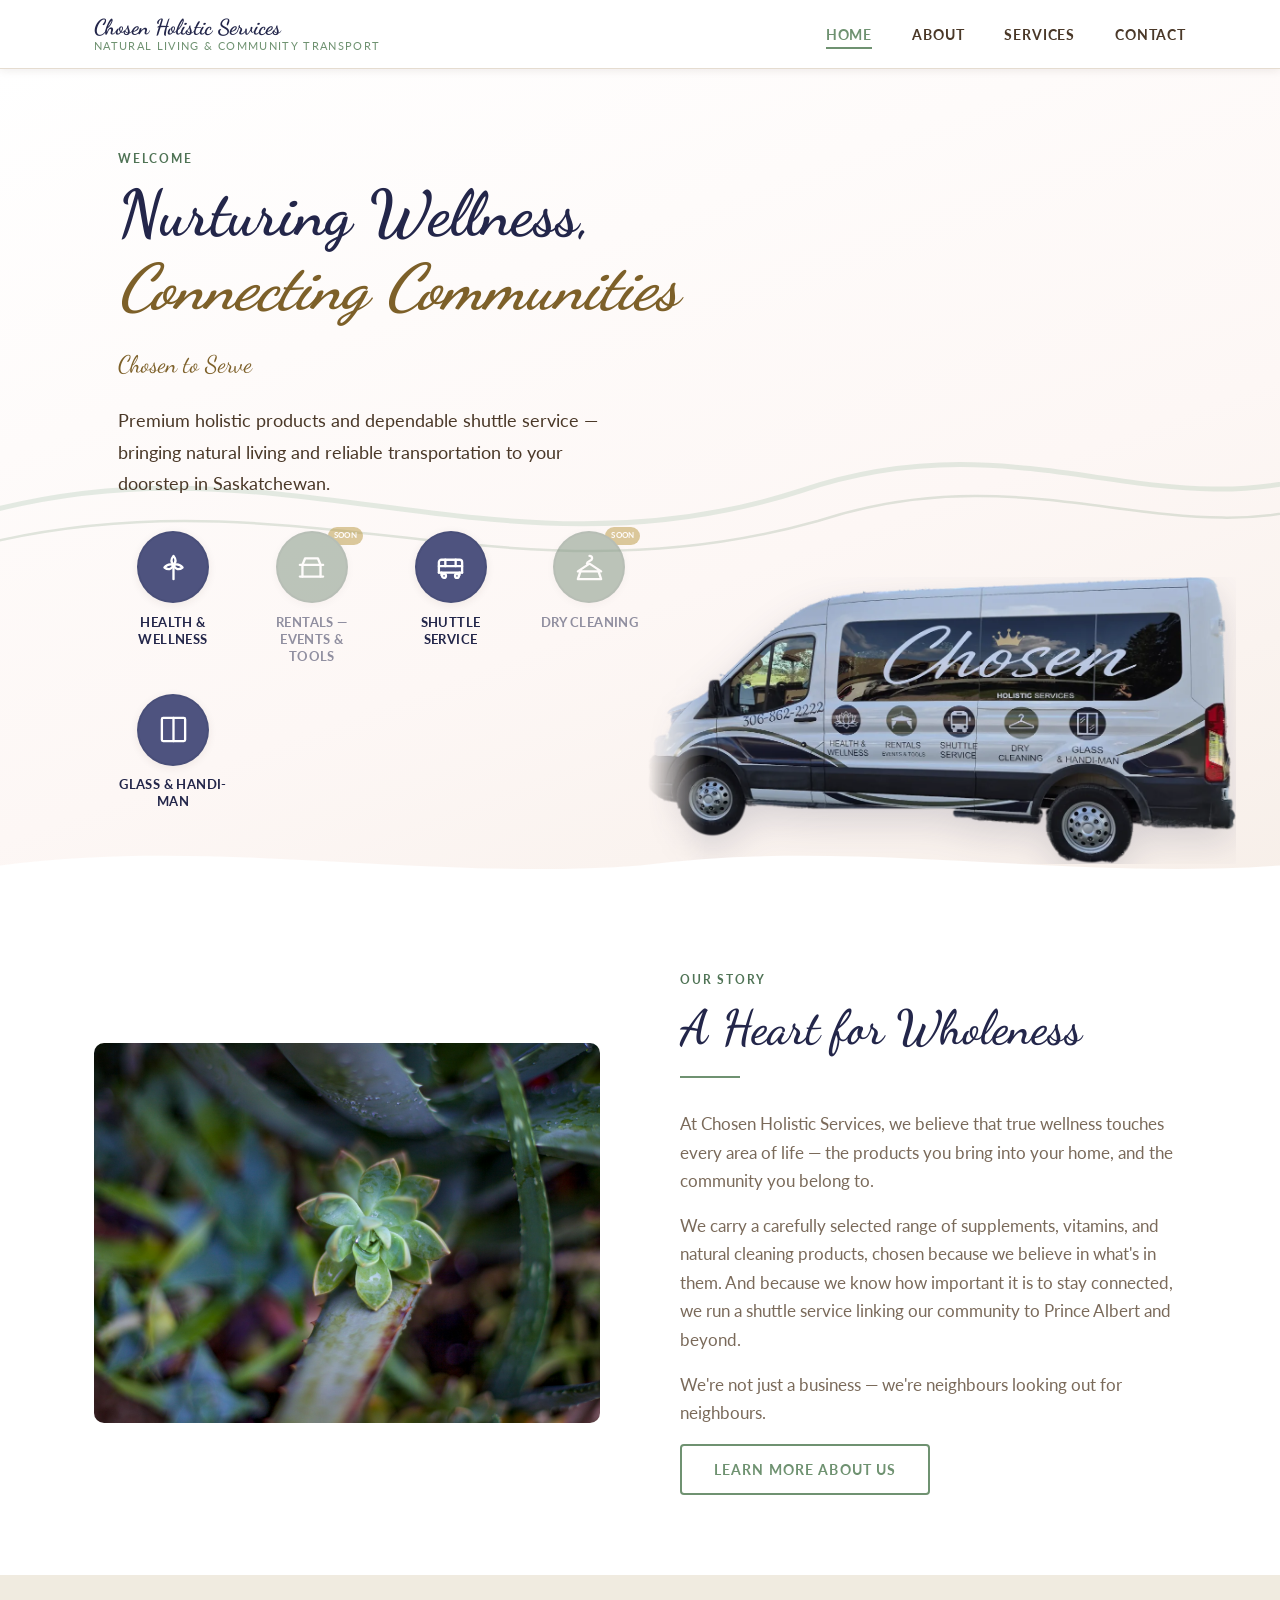
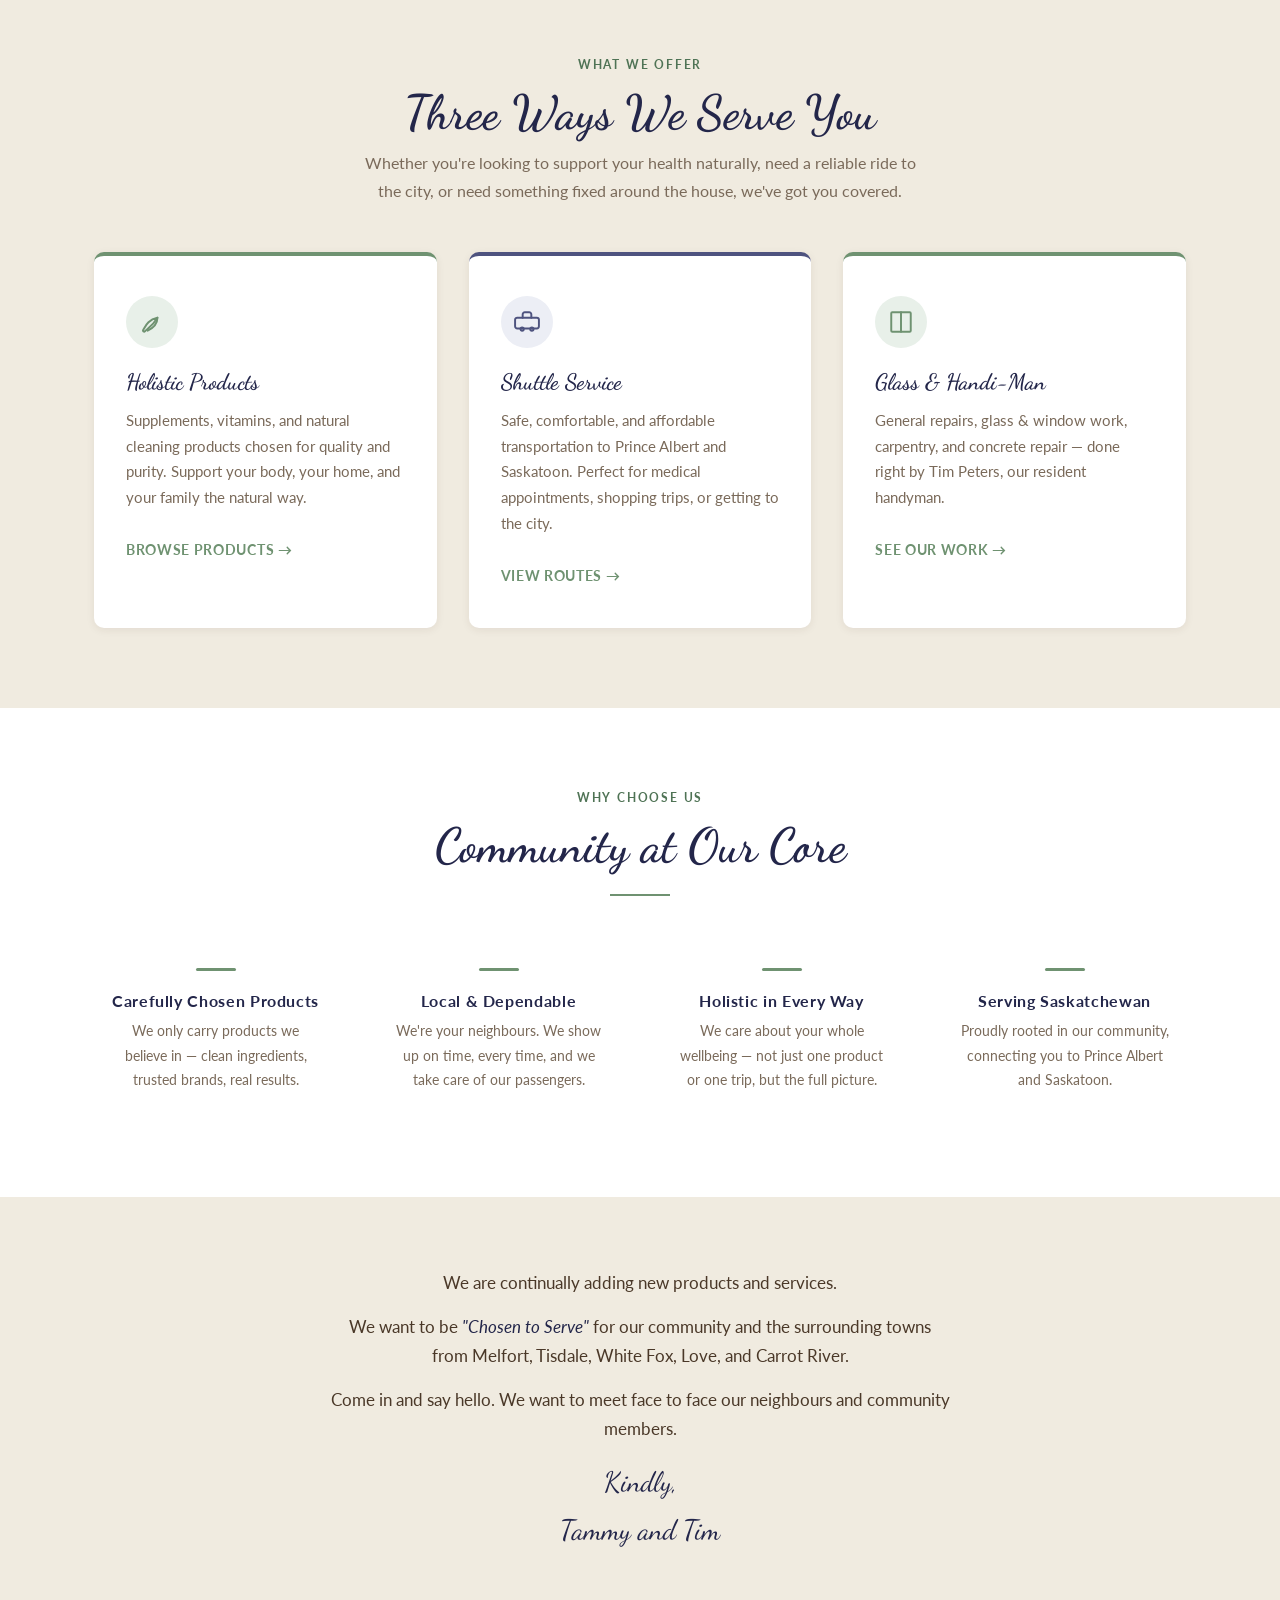
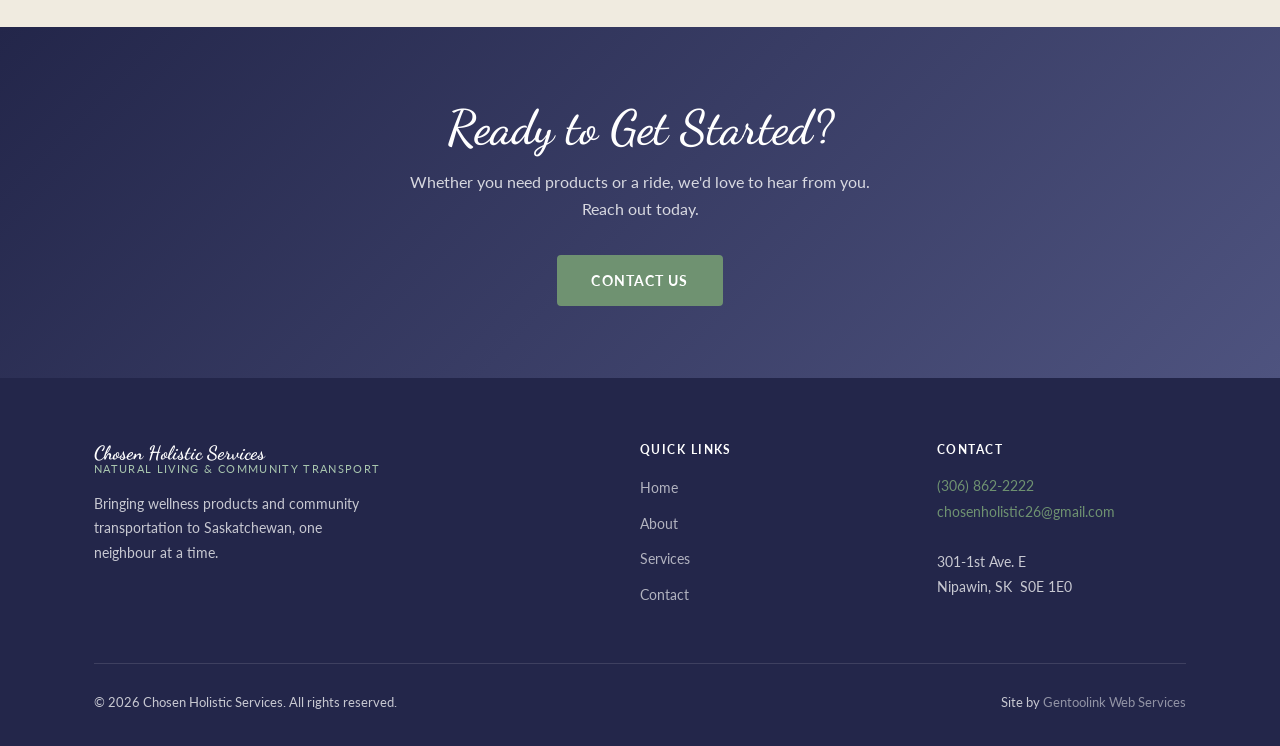
==== commit bd0de90b: "Remove the hero wordmark lockup Drop the crown, script "Chosen" wordmark, and underline from the her" ====
--- a/index.html
+++ b/index.html
@@ -60,17 +60,6 @@
 
       <div class="hero-content">
 
-        <!-- Crown + script wordmark lockup, echoes the van's "Chosen" logo -->
-        <div class="hero-wordmark-lockup">
-          <svg class="hero-crown" viewBox="0 0 24 24" xmlns="http://www.w3.org/2000/svg" aria-hidden="true">
-            <path d="M5 16L3 5l5.5 5L12 4l3.5 6L21 5l-2 11H5zm0 2h14v2H5v-2z" fill="#d9b45c" stroke="#a67c27" stroke-width="0.4"/>
-          </svg>
-          <span class="hero-wordmark">Chosen</span>
-          <svg class="hero-wordmark-underline" viewBox="0 0 340 14" preserveAspectRatio="none" xmlns="http://www.w3.org/2000/svg" aria-hidden="true">
-            <path d="M0,7 C90,-2 250,16 340,5" fill="none" stroke="var(--sage)" stroke-width="3" stroke-linecap="round"/>
-          </svg>
-        </div>
-
         <span class="section-label">Welcome</span>
         <h1>Nurturing Wellness,<br><em>Connecting Communities</em></h1>
         <span class="hero-tagline">Chosen to Serve</span>
--- a/css/style.css
+++ b/css/style.css
@@ -335,37 +335,6 @@
   pointer-events: none;
   z-index: 1;
   opacity: 0.30;   /* sage strokes read much harder on white than on navy */
-}
-
-.hero-wordmark-lockup {
-  display: flex;
-  flex-direction: column;
-  align-items: center;
-  margin-bottom: 1.5rem;
-}
-
-.hero-crown {
-  display: block;
-  width: 40px;
-  height: auto;
-  margin: 0 0 0.85rem;
-  filter: drop-shadow(0 1px 2px rgba(35,38,74,0.18));
-}
-
-.hero-wordmark {
-  font-family: var(--font-script);
-  font-weight: 700;
-  font-size: clamp(3rem, 9vw, 5.5rem);
-  line-height: 1;
-  color: var(--navy-dark);
-  margin: 0;
-}
-
-.hero-wordmark-underline {
-  width: 100%;
-  max-width: 340px;
-  height: 14px;
-  margin-top: 0.3rem;
 }
 
 /* Van photo (background-removed cutout of the real wrapped van), shown as a real
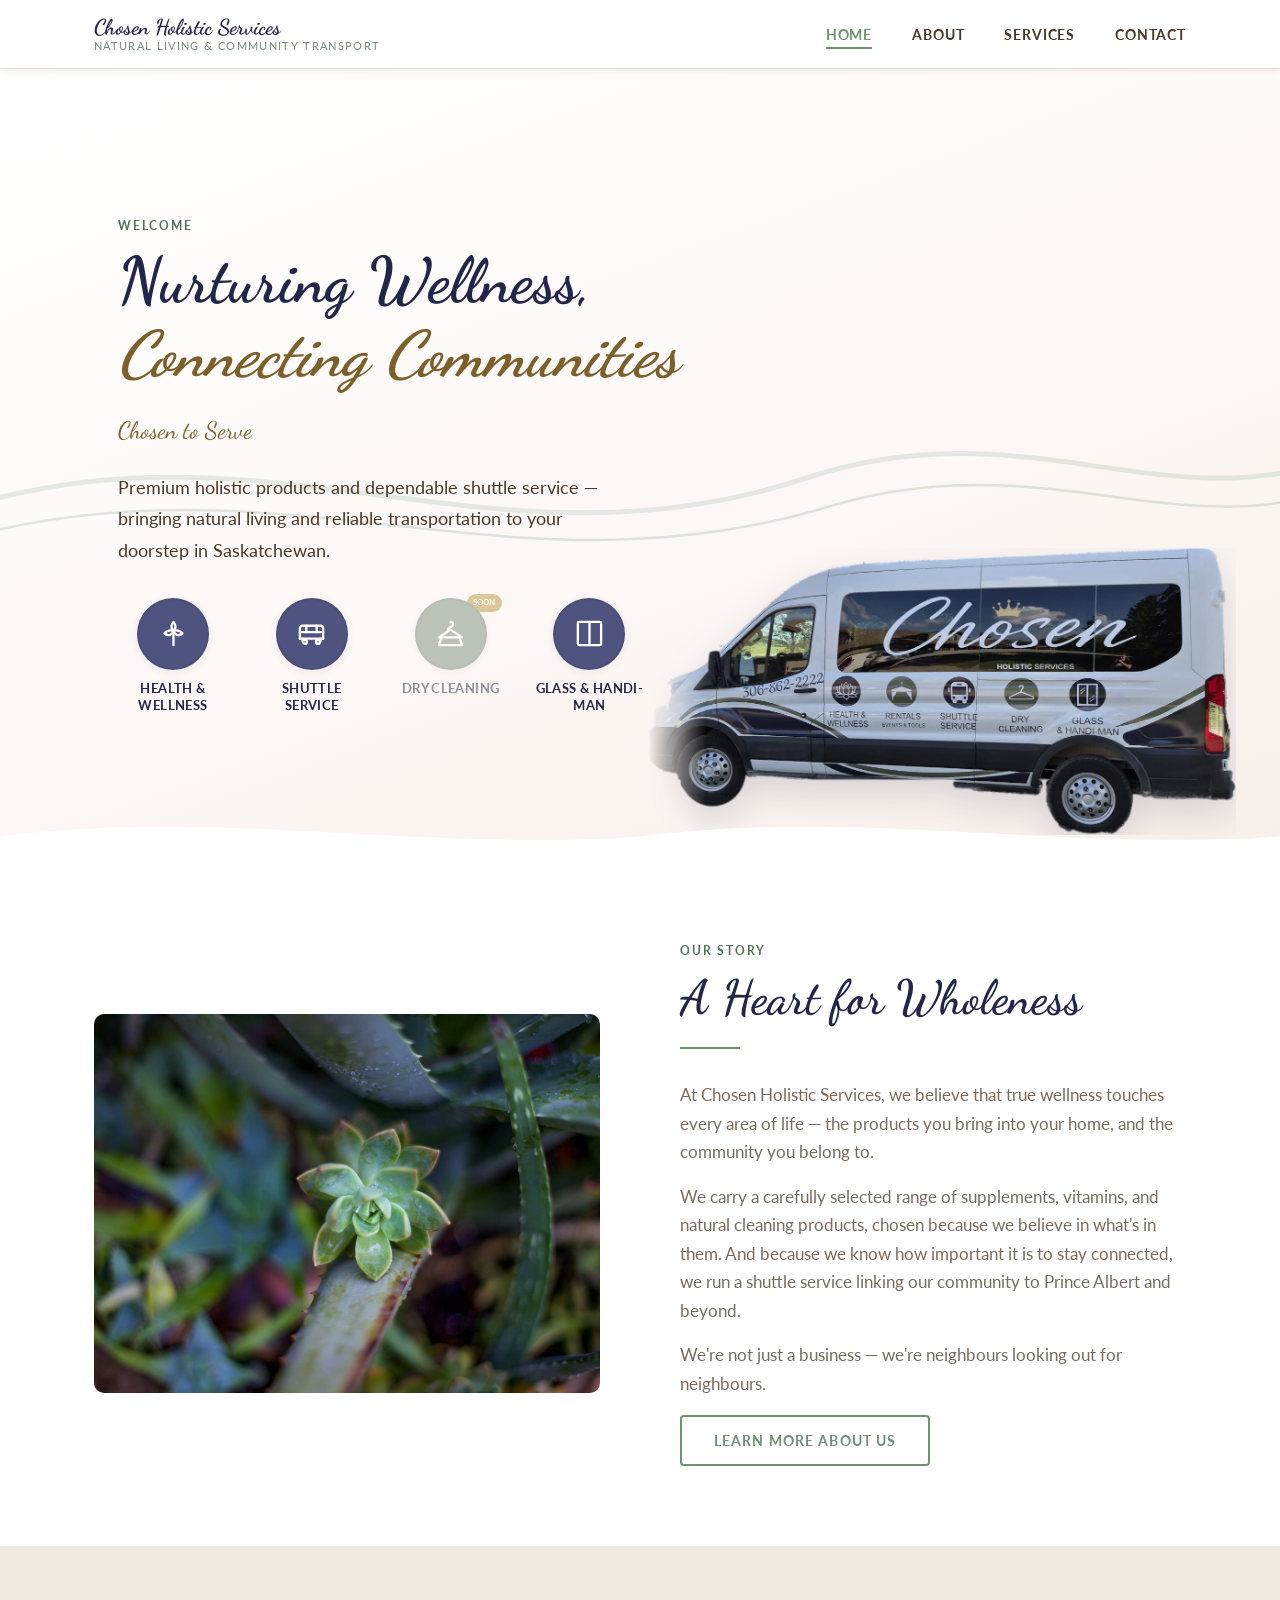
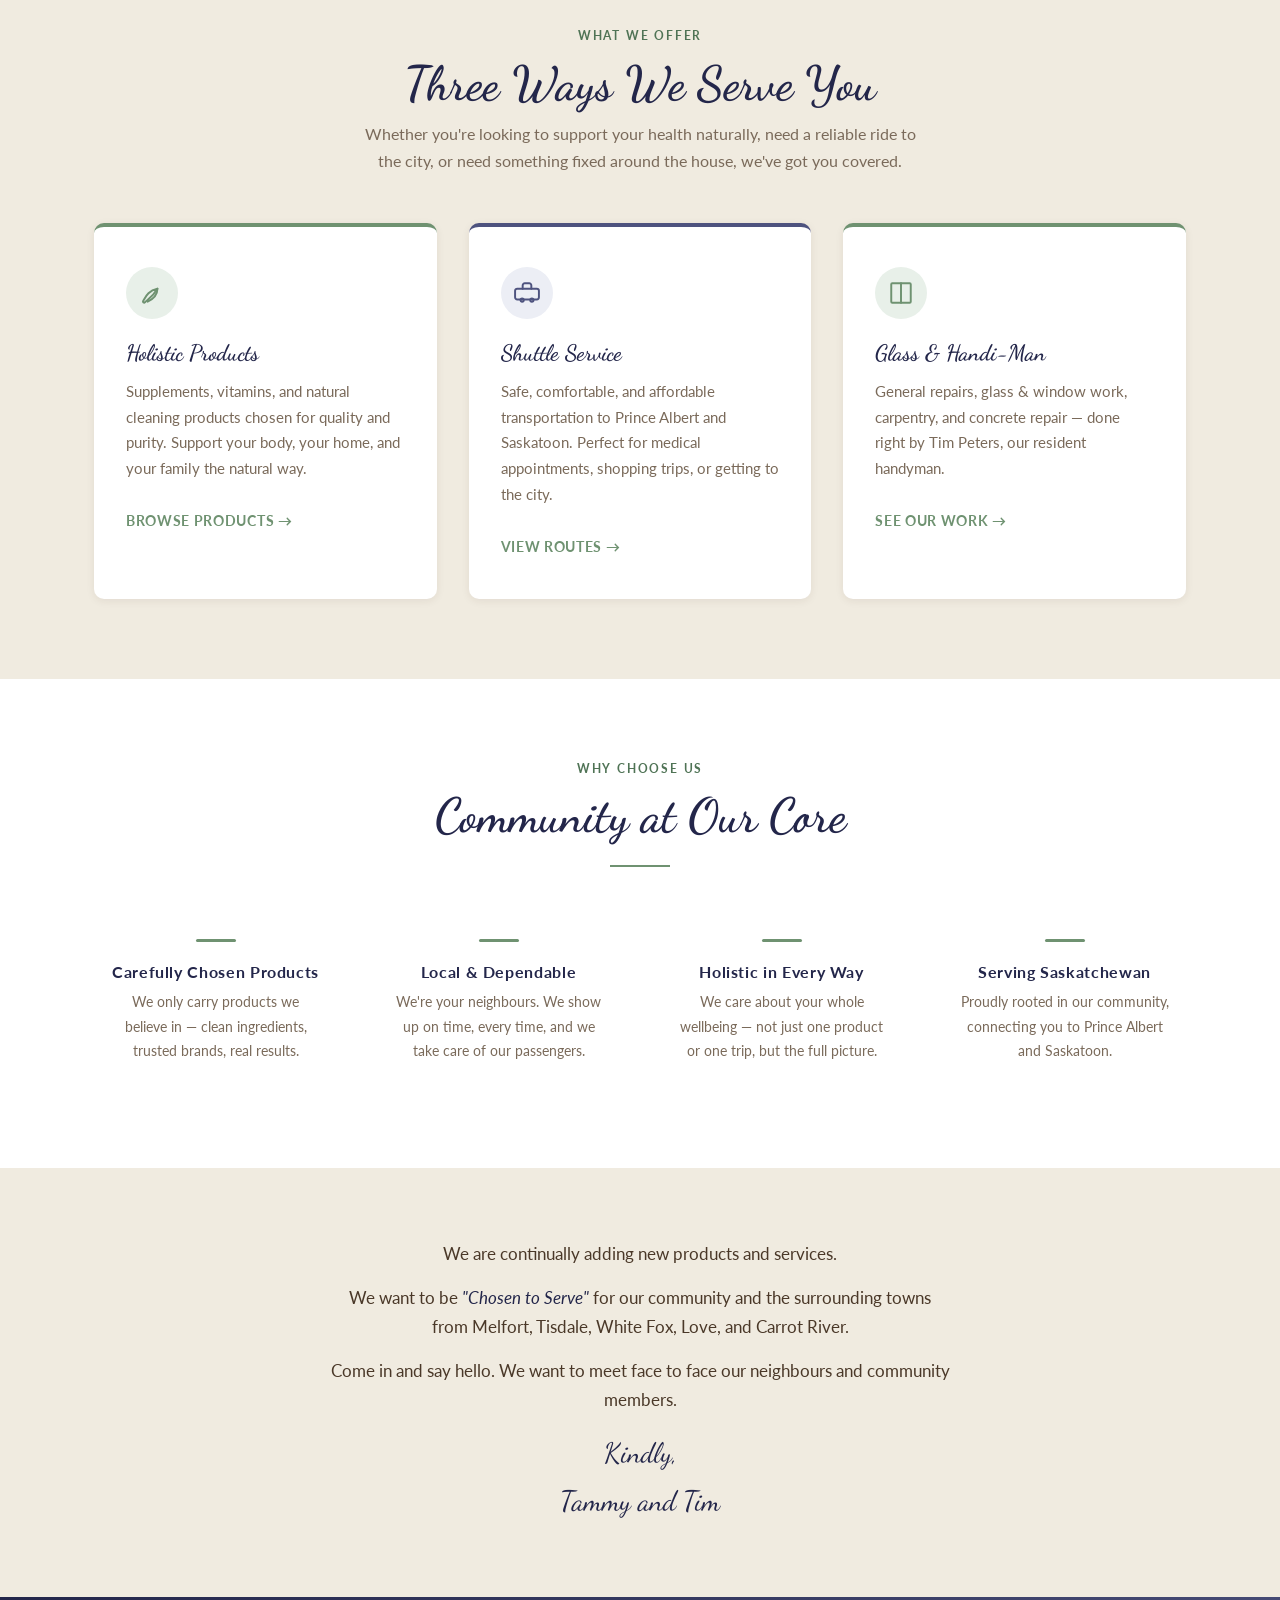
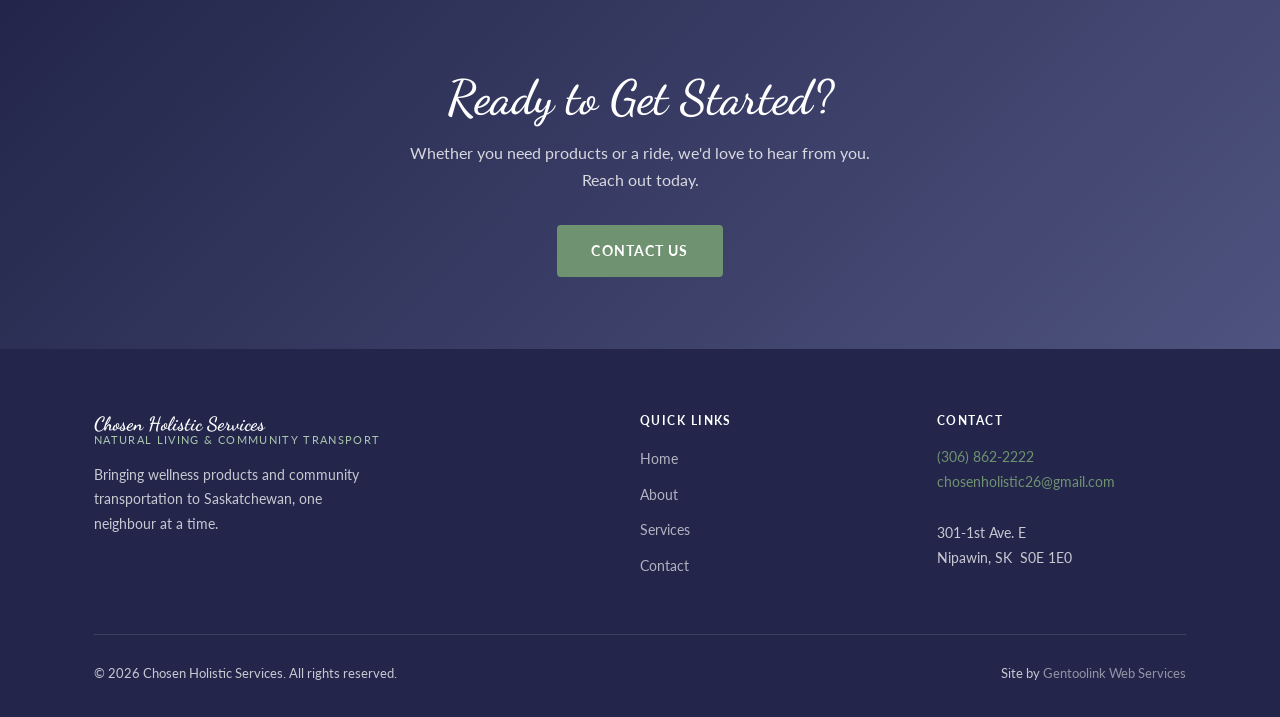
==== commit e317f802: "Remove the Rentals submenu item Drop the "Rentals — Events & Tools" coming-soon entry from the hero " ====
--- a/index.html
+++ b/index.html
@@ -79,20 +79,6 @@
             <span class="icon-label">Health &amp; Wellness</span>
           </a>
 
-          <a href="#rentals" class="icon-submenu-item disabled" aria-disabled="true" title="Coming soon">
-            <span class="coming-soon">Soon</span>
-            <span class="icon-circle bg-sage">
-              <svg viewBox="0 0 24 24" fill="none" stroke="#fff" stroke-width="1.8" stroke-linecap="round" stroke-linejoin="round">
-                <path d="M3 10h18"/>
-                <path d="M5 10v9"/>
-                <path d="M19 10v9"/>
-                <path d="M3 19h18"/>
-                <path d="M5 10l2-5h10l2 5"/>
-              </svg>
-            </span>
-            <span class="icon-label">Rentals — Events &amp; Tools</span>
-          </a>
-
           <a href="services.html#shuttle" class="icon-submenu-item">
             <span class="icon-circle bg-navy">
               <svg viewBox="0 0 24 24" fill="none" stroke="#fff" stroke-width="1.8" stroke-linecap="round" stroke-linejoin="round">
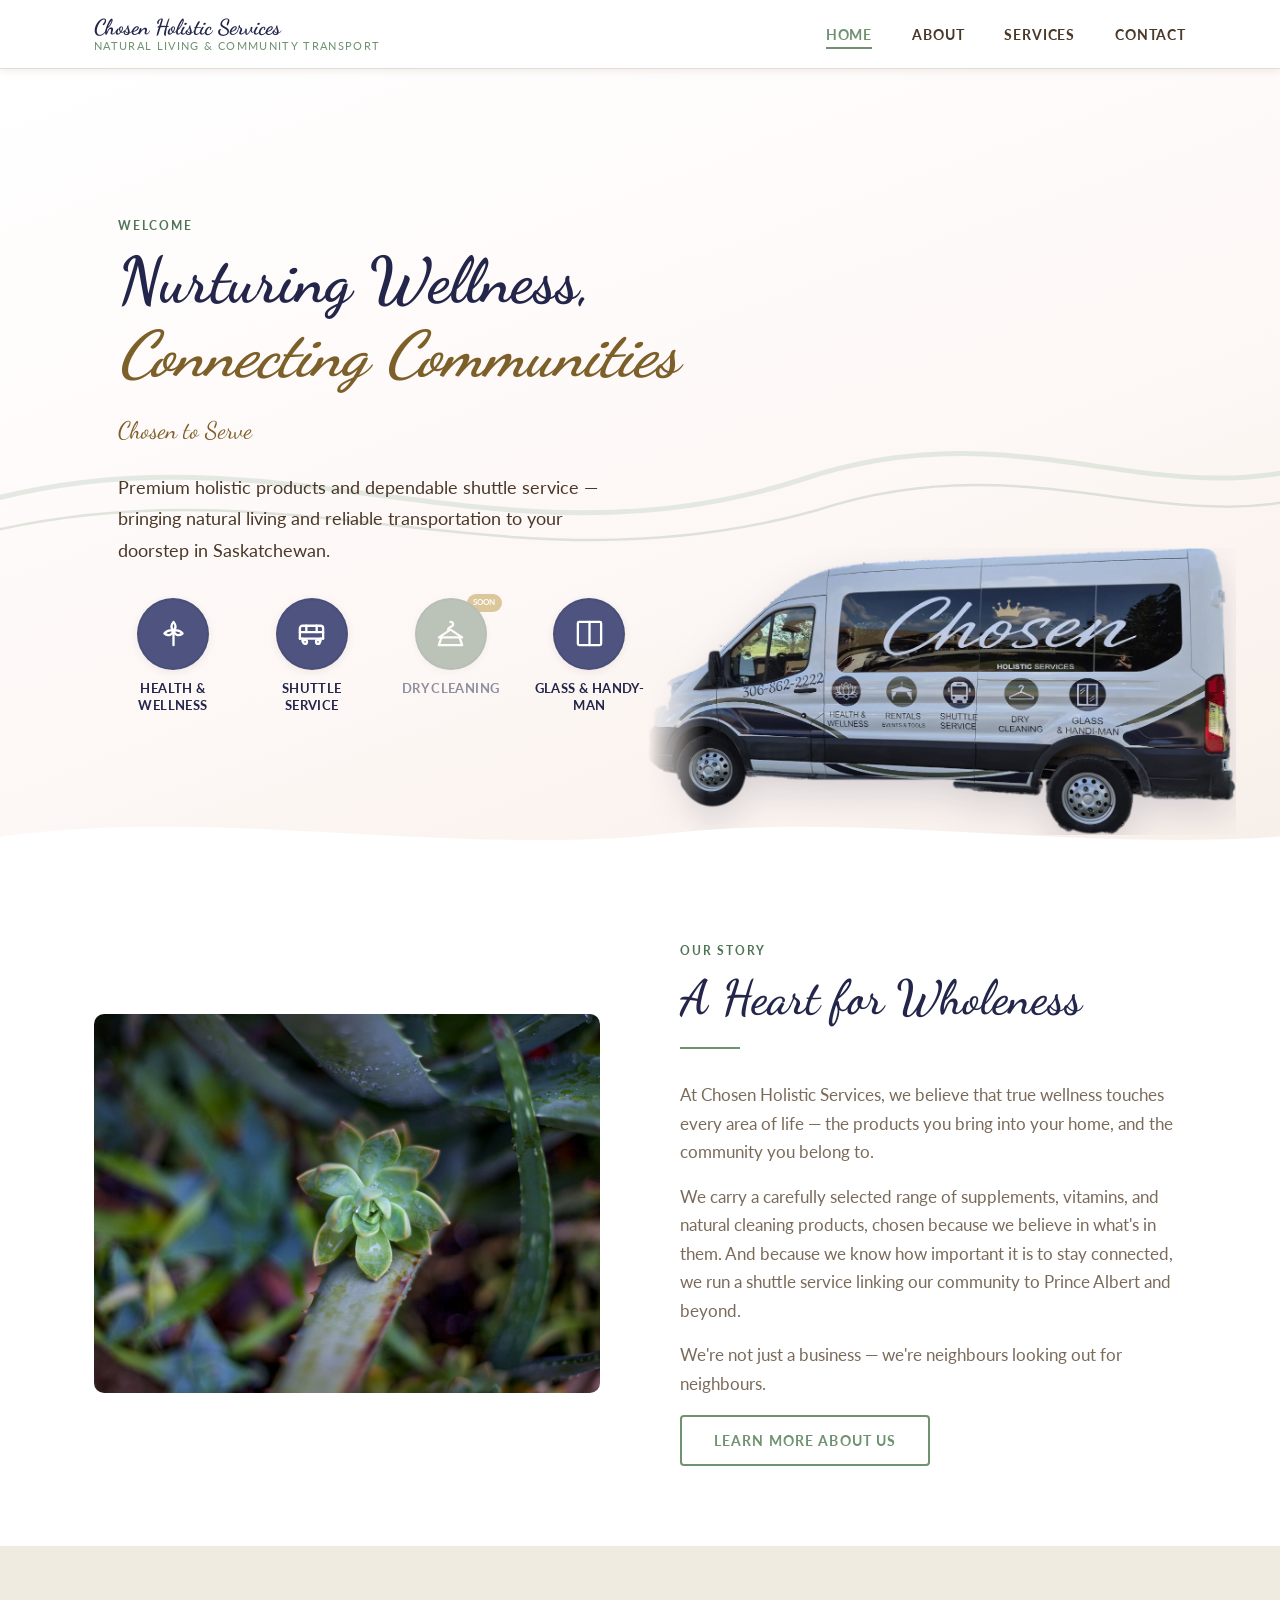
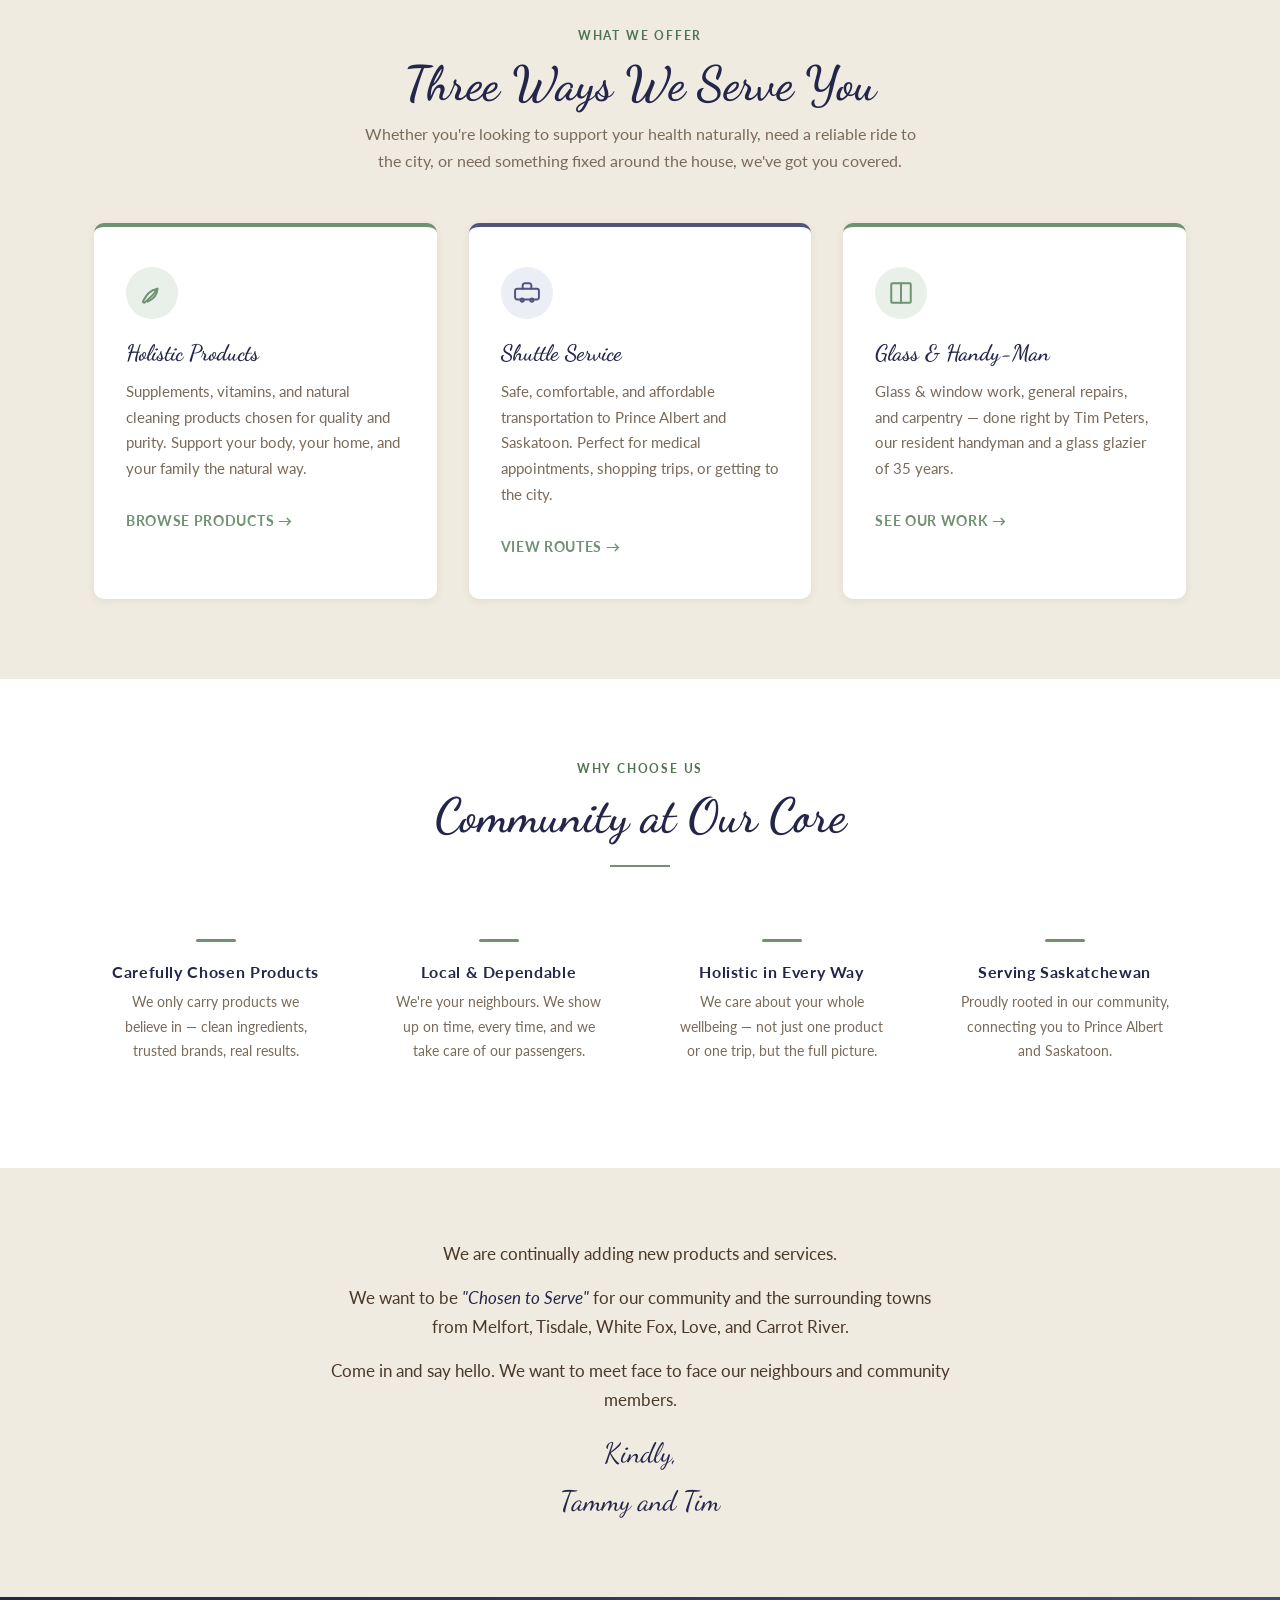
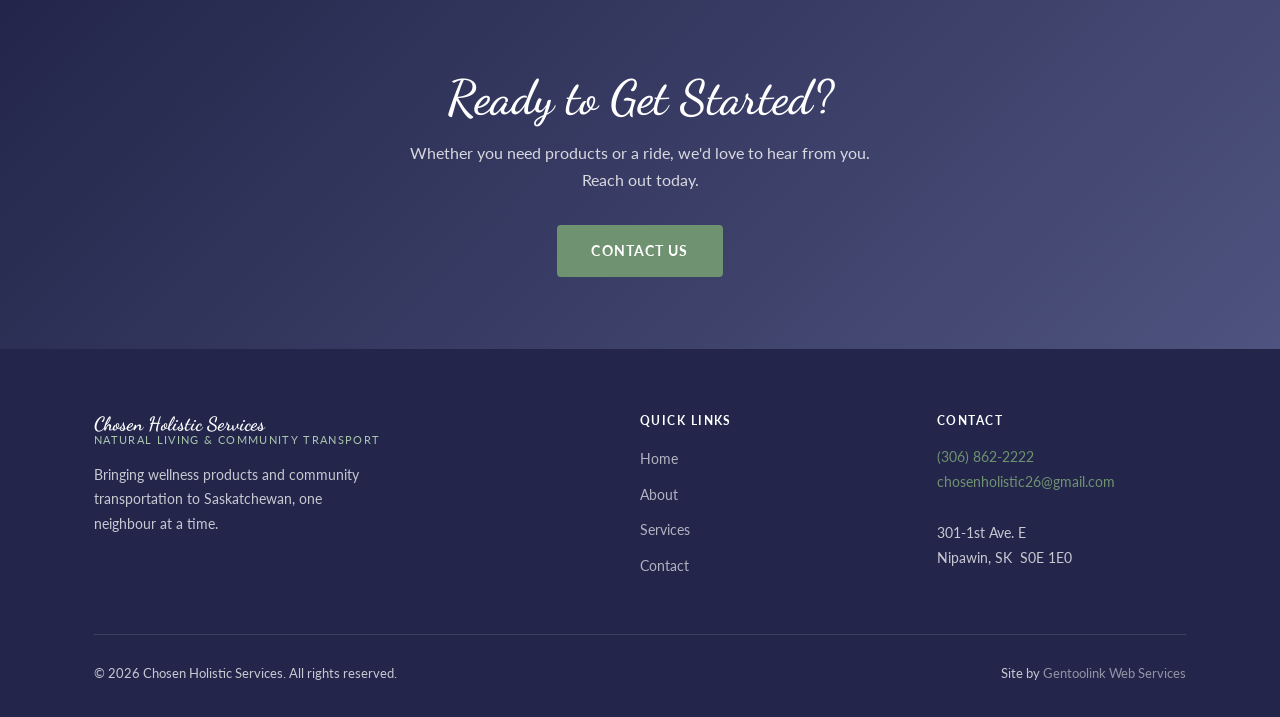
==== commit ce109ad6: "Reframe Glass & Handy-Man around Tim's glazier trade Correct the spelling to "Handy-Man", lead with " ====
--- a/index.html
+++ b/index.html
@@ -115,7 +115,7 @@
                 <path d="M12 3v18"/>
               </svg>
             </span>
-            <span class="icon-label">Glass &amp; Handi-Man</span>
+            <span class="icon-label">Glass &amp; Handy-Man</span>
           </a>
 
         </div>
@@ -203,8 +203,8 @@
                 <path d="M12 3v18"/>
               </svg>
             </div>
-            <h3>Glass &amp; Handi-Man</h3>
-            <p>General repairs, glass &amp; window work, carpentry, and concrete repair — done right by Tim Peters, our resident handyman.</p>
+            <h3>Glass &amp; Handy-Man</h3>
+            <p>Glass &amp; window work, general repairs, and carpentry — done right by Tim Peters, our resident handyman and a glass glazier of 35 years.</p>
             <a href="services.html#handyman">See Our Work &rarr;</a>
           </div>
 
--- a/css/style.css
+++ b/css/style.css
@@ -801,7 +801,7 @@
   background: var(--sage);
 }
 
-/* ── Glass & Handi-Man ──────────────────────────────────── */
+/* ── Glass & Handy-Man ──────────────────────────────────── */
 .handyman-section { background: var(--white); }
 
 .handyman-layout {
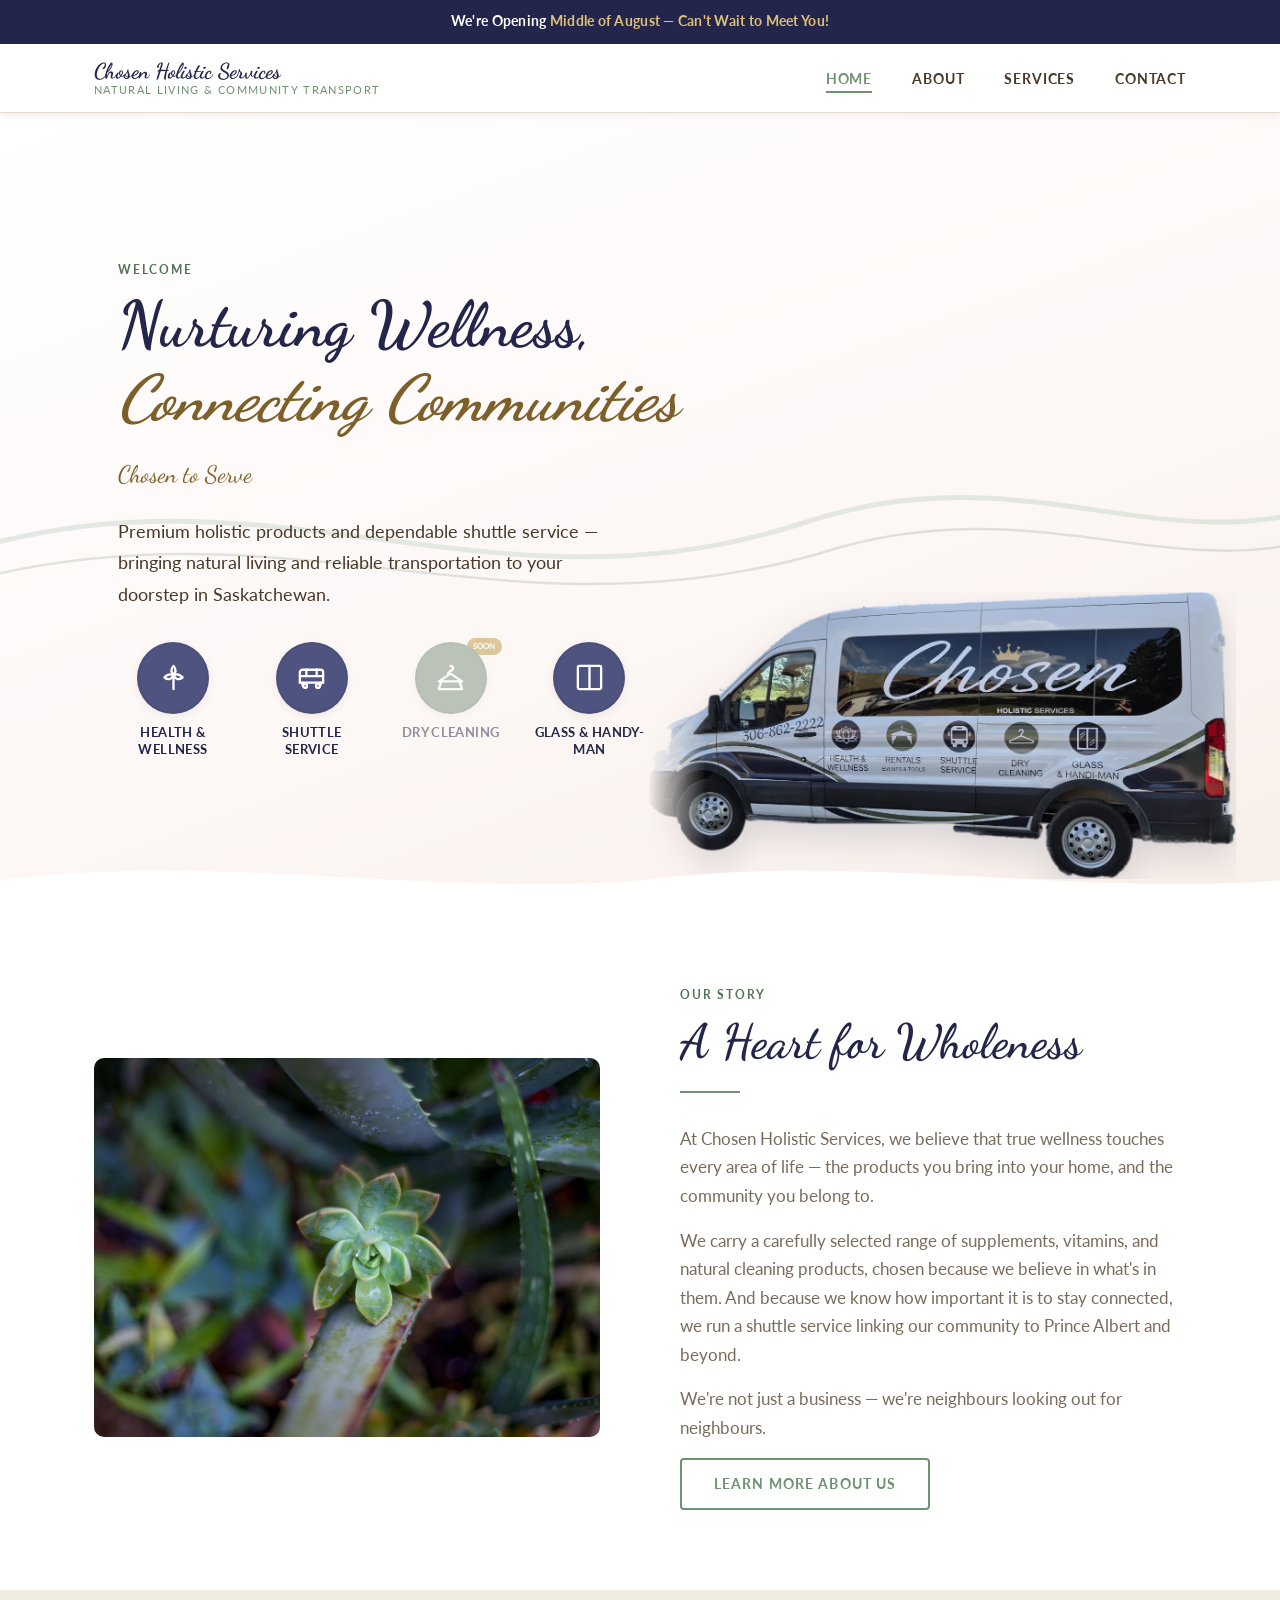
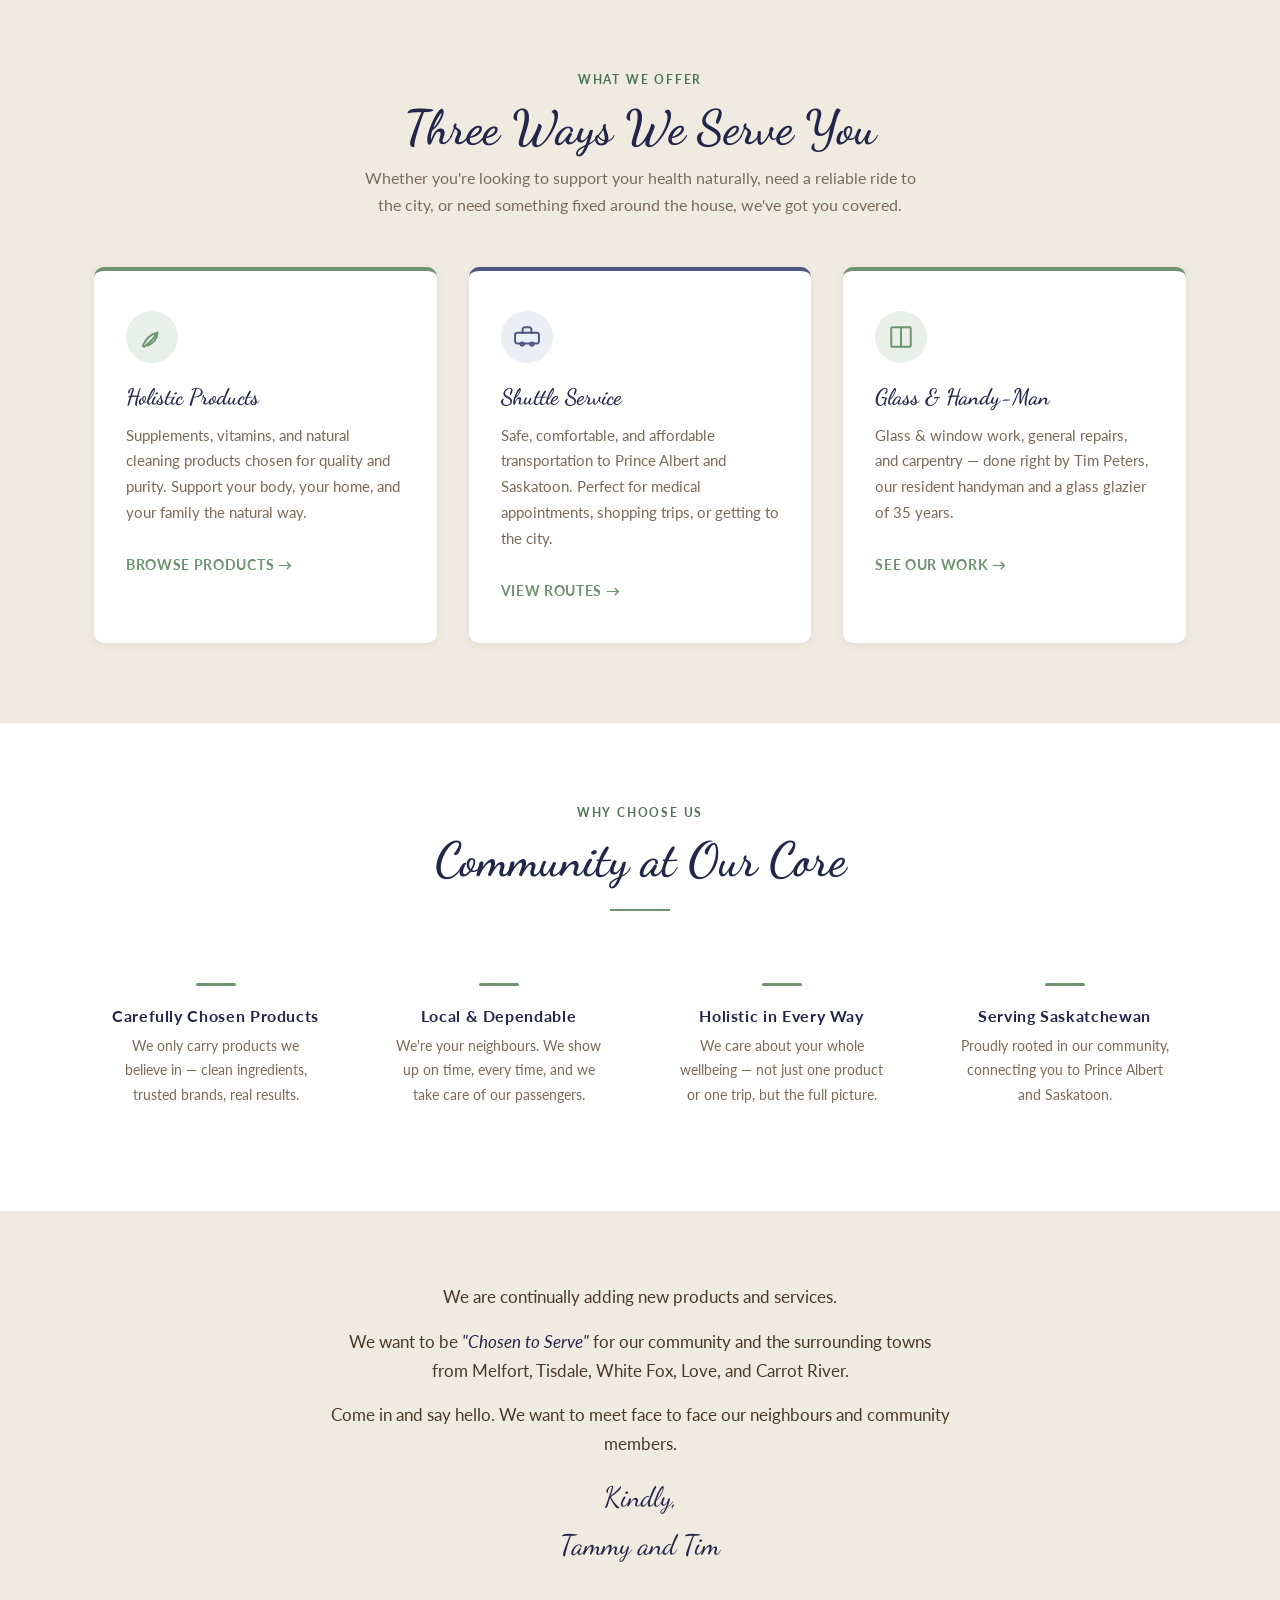
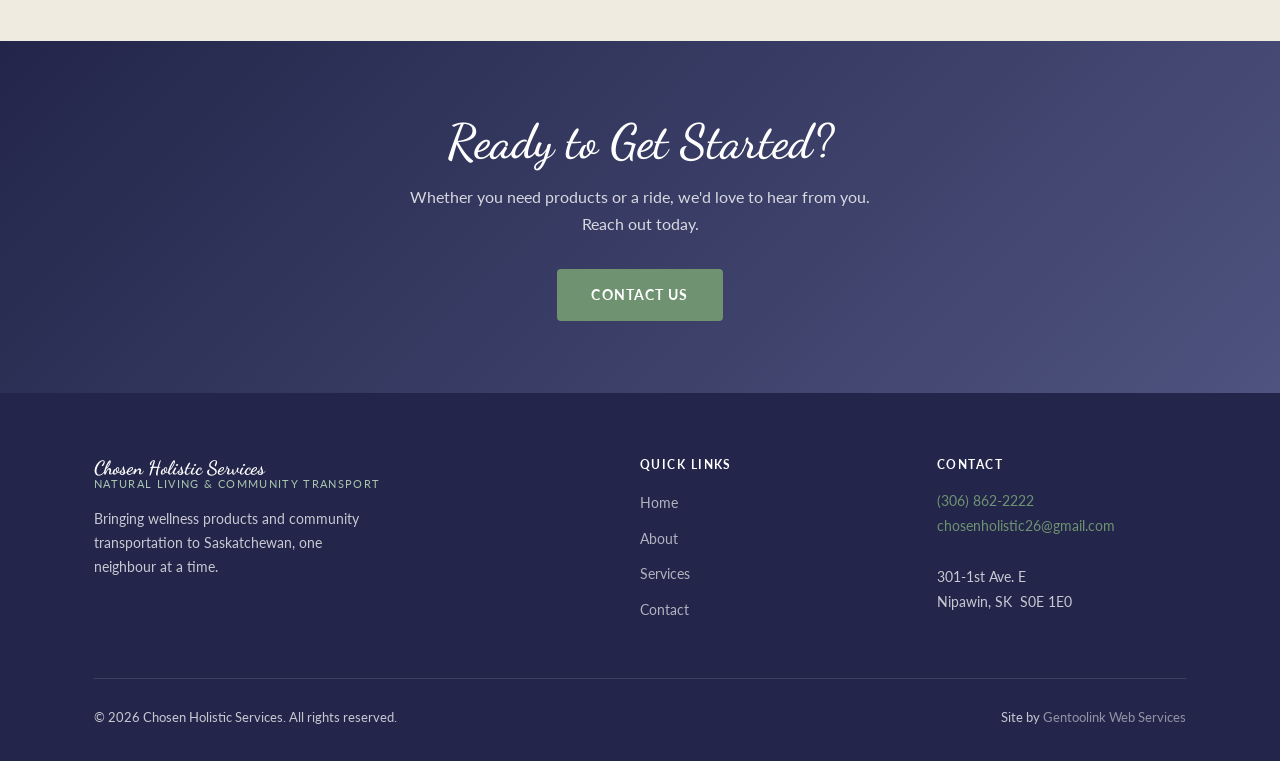
==== commit 7a1e06ed: "Add temp opening-announcement bar to all pages Site is opening middle of August; banner sits above t" ====
--- a/index.html
+++ b/index.html
@@ -8,6 +8,11 @@
   <link rel="stylesheet" href="css/style.css">
 </head>
 <body>
+
+  <!-- TEMP: opening announcement — delete this whole div (and .announcement-bar in css/style.css) after opening day -->
+  <div class="announcement-bar">
+    <strong>We're Opening</strong> Middle of August — Can't Wait to Meet You!
+  </div>
 
   <!-- ── Header ── -->
   <header class="site-header">
--- a/css/style.css
+++ b/css/style.css
@@ -171,6 +171,19 @@
   color: var(--white);
 }
 
+/* ── TEMP: Opening announcement bar — remove this whole block + markup after opening day ── */
+.announcement-bar {
+  background: var(--navy-dark);
+  color: var(--gold-light);
+  text-align: center;
+  font-family: var(--font-sans);
+  font-weight: 700;
+  font-size: 0.85rem;
+  letter-spacing: 0.02em;
+  padding: 0.65rem 1rem;
+}
+.announcement-bar strong { color: var(--white); }
+
 /* ── Header & Navigation ────────────────────────────────── */
 .site-header {
   position: sticky;
@@ -824,7 +837,7 @@
 .handyman-cta { margin: 2rem 0 3.5rem; }
 
 .handyman-highlight {
-  background: var(--cream-mid);
+  background: var(--sage-pale);
   border-radius: var(--radius-lg);
   padding: 2.5rem 2rem;
   border-top: 4px solid var(--navy-mid);
